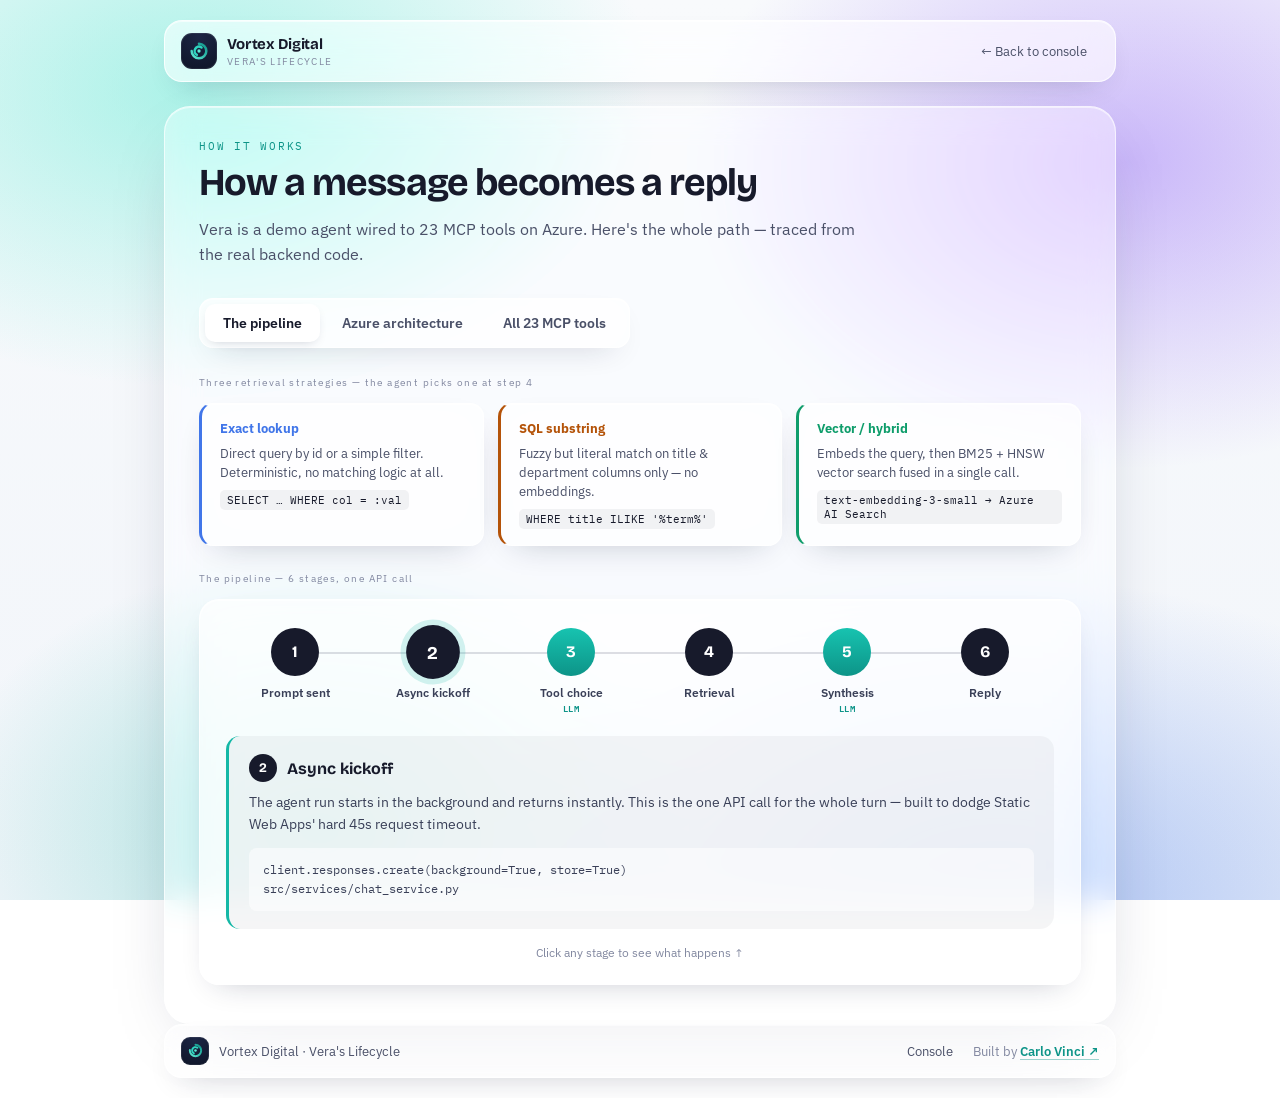
==== web/vera-how-it-works.html @ edaae183 "Update favicon to the new logo mark Generated a proper favicon set from the new open-swirl-ring logo" ====
<!doctype html>
<html lang="en">
  <head>
    <meta charset="utf-8" />
    <meta name="viewport" content="width=device-width, initial-scale=1" />
    <meta name="robots" content="noindex, nofollow" />
    <title>Vera's Lifecycle — Vortex Digital</title>
    <link rel="icon" type="image/svg+xml" href="assets/vortex-mark.svg" />
    <link rel="icon" type="image/png" sizes="32x32" href="assets/favicon-32.png" />
    <link rel="icon" type="image/png" sizes="16x16" href="assets/favicon-16.png" />
    <link rel="apple-touch-icon" href="assets/apple-touch-icon.png" />
    <link rel="preconnect" href="https://fonts.googleapis.com" />
    <link rel="preconnect" href="https://fonts.gstatic.com" crossorigin />
    <link
      href="https://fonts.googleapis.com/css2?family=Bricolage+Grotesque:opsz,wght@12..96,600;12..96,700;12..96,800&family=IBM+Plex+Sans:wght@400;500;600&family=IBM+Plex+Mono:wght@400;500&display=swap"
      rel="stylesheet"
    />
    <link rel="stylesheet" href="styles.css" />
  </head>
  <body style="display: flex; flex-direction: column; min-height: 100vh; overflow: auto">
    <header class="header glass" style="position: sticky; top: 20px; margin: 20px auto 0; max-width: 952px; width: calc(100% - 48px)">
      <div class="header-left">
        <div class="brand-cluster">
          <div class="logo-tile" aria-hidden="true">
            <svg viewBox="0 0 48 48" fill="none">
              <defs>
                <linearGradient id="vg-hiw" x1="0" y1="0" x2="1" y2="1">
                  <stop offset="0" stop-color="#5eead4" />
                  <stop offset="1" stop-color="#0d9488" />
                </linearGradient>
              </defs>
              <circle cx="24" cy="24" r="16" fill="none" stroke="url(#vg-hiw)" stroke-width="5.5" stroke-linecap="round" stroke-dasharray="75 26" transform="rotate(-90 24 24)" />
              <circle cx="24" cy="24" r="9.5" fill="none" stroke="#2dd4bf" stroke-width="5.5" stroke-linecap="round" stroke-dasharray="30 34" transform="rotate(120 24 24)" />
              <circle cx="24" cy="24" r="3.6" fill="#5eead4" />
            </svg>
          </div>
          <div class="brand-block">
            <div class="brand-title">Vortex Digital</div>
            <div class="brand-sub">VERA'S LIFECYCLE</div>
          </div>
        </div>
      </div>
      <a class="back-link" href="index.html">← Back to console</a>
    </header>

    <div class="hiw-wrap">
      <div class="hiw-surface">
        <div class="hero-tag">How it works</div>
        <h1 class="hero-h">How a message becomes a reply</h1>
        <p class="hero-p">
          Vera is a demo agent wired to 23 MCP tools on Azure. Here's the
          whole path — traced from the real backend code.
        </p>

        <div class="tabs glass" role="tablist">
          <button class="tab active" data-tab="pipeline" role="tab" aria-selected="true">The pipeline</button>
          <button class="tab" data-tab="infra" role="tab" aria-selected="false">Azure architecture</button>
          <button class="tab" data-tab="tools" role="tab" aria-selected="false">All 23 MCP tools</button>
        </div>

        <section class="hiw-panel active" id="panel-pipeline">
          <div class="sec-label">Three retrieval strategies — the agent picks one at step 4</div>
          <div class="branches" id="branches"></div>

          <div class="sec-label" style="margin-top: 26px">The pipeline — 6 stages, one API call</div>
          <div class="pipe-card glass">
            <div class="pipe" id="pipe"></div>
            <div class="pipe-detail" id="pipe-detail"></div>
            <div class="pipe-hint">Click any stage to see what happens ↑</div>
          </div>
        </section>

        <section class="hiw-panel" id="panel-infra">
          <div class="sec-label">Azure architecture — five moving parts</div>
          <div class="infra" id="infra"></div>
        </section>

        <section class="hiw-panel" id="panel-tools">
          <div class="sec-label">All 23 MCP tools, by category</div>
          <div class="tools-card glass" id="tools"></div>
        </section>
      </div>
    </div>

    <footer class="site-footer" style="margin-top: auto">
      <div class="footer-inner glass" style="max-width: 952px">
        <div class="footer-brand">
          <div class="logo-tile" aria-hidden="true">
            <svg viewBox="0 0 48 48" fill="none">
              <defs>
                <linearGradient id="vg-hiw-foot" x1="0" y1="0" x2="1" y2="1">
                  <stop offset="0" stop-color="#5eead4" />
                  <stop offset="1" stop-color="#0d9488" />
                </linearGradient>
              </defs>
              <circle cx="24" cy="24" r="16" fill="none" stroke="url(#vg-hiw-foot)" stroke-width="5.5" stroke-linecap="round" stroke-dasharray="75 26" transform="rotate(-90 24 24)" />
              <circle cx="24" cy="24" r="9.5" fill="none" stroke="#2dd4bf" stroke-width="5.5" stroke-linecap="round" stroke-dasharray="30 34" transform="rotate(120 24 24)" />
              <circle cx="24" cy="24" r="3.6" fill="#5eead4" />
            </svg>
          </div>
          <span>Vortex Digital · Vera's Lifecycle</span>
        </div>
        <nav class="footer-links">
          <a href="index.html">Console</a>
          <span class="footer-by">Built by <a href="https://carlovinci.com.au" target="_blank" rel="noopener">Carlo Vinci ↗</a></span>
        </nav>
      </div>
    </footer>

    <script src="vera-how-it-works.js"></script>
  </body>
</html>
---- web/styles.css ----
:root {
  /* Core palette */
  --ink: #171a2b;
  --text-primary: #171a2b;
  --text-body: #3a4058;
  --text-secondary: #4a5068;
  --text-muted: #565c72;
  --text-faint: #8288a0;
  --text-faint-alt: #9096ab;
  --accent: #14b8a6;
  --accent-deep: #0d9488;
  --accent-glow: #5eead4;
  --robot-visor: #081026;

  /* Category colors - shared by the CONNECTED SOURCES legend dots and the
     matching dot on each "try asking" chip, so a visitor can tell which
     category a question will hit before clicking it. */
  --cat-employees: #4176e9;
  --cat-customers: #8b5cf6;
  --cat-documents: #f97316;
  --cat-policies: #ec4899;
  --cat-meetings: #ca8a04;
  --info-blue: #4176e9;
  --info-blue-tint-bg: rgba(37, 99, 235, 0.08);
  --info-blue-tint-border: rgba(37, 99, 235, 0.22);

  /* Status colors */
  --success: #10b981;
  --success-text: #0f9d6b;
  --success-tint-bg: rgba(16, 185, 129, 0.14);
  --success-tint-border: rgba(16, 185, 129, 0.3);
  --pending: #f59e0b;
  --pending-text: #b45309;
  --pending-tint-bg: rgba(245, 158, 11, 0.1);
  --pending-tint-border: rgba(245, 158, 11, 0.25);

  --border-subtle: rgba(20, 25, 60, 0.09);
  --border-hairline: rgba(20, 25, 60, 0.07);
  --border-input: rgba(20, 25, 60, 0.12);
  --border-chip: rgba(20, 25, 60, 0.1);
}

* {
  box-sizing: border-box;
}

html,
body {
  height: 100%;
  margin: 0;
  padding: 0;
}

body {
  font-family: 'IBM Plex Sans', sans-serif;
  color: var(--text-primary);
  overflow: hidden;
  /* Aurora-mesh background: soft radial color washes over a light base,
     fixed so it doesn't scroll with content underneath the glass panels. */
  background:
    radial-gradient(60% 55% at 15% 10%, rgba(94, 234, 212, 0.5) 0%, rgba(94, 234, 212, 0) 60%),
    radial-gradient(55% 55% at 88% 18%, rgba(139, 92, 246, 0.42) 0%, rgba(139, 92, 246, 0) 62%),
    radial-gradient(70% 60% at 78% 100%, rgba(65, 118, 233, 0.4) 0%, rgba(65, 118, 233, 0) 60%),
    radial-gradient(50% 50% at 25% 92%, rgba(20, 184, 166, 0.34) 0%, rgba(20, 184, 166, 0) 60%),
    linear-gradient(180deg, #f8fafc 0%, #f2f5fa 100%);
  background-attachment: fixed;
}

/* Glass: every floating surface (header, drawer, popup, modal, footer,
   prompt box, chips, cards) uses this base recipe, with opacity/blur tuned
   per surface below. */
.glass {
  background: rgba(255, 255, 255, 0.62);
  border: 1px solid rgba(255, 255, 255, 0.78);
  box-shadow: 0 12px 32px -18px rgba(20, 25, 60, 0.3), inset 0 1px 0 rgba(255, 255, 255, 0.6);
  backdrop-filter: blur(20px) saturate(160%);
  -webkit-backdrop-filter: blur(20px) saturate(160%);
}

.app {
  display: flex;
  flex-direction: column;
  height: 100vh;
  /* dvh tracks the browser's *actual* visible viewport (chrome shown or
     hidden), unlike vh which is pinned to the largest possible viewport.
     Without this, mobile Safari can size .app taller than what's visible,
     making the body scrollable and causing fixed elements to drift during
     that scroll. Falls back to vh above on browsers that don't support dvh. */
  height: 100dvh;
  width: 100%;
  overflow: hidden;
}

/* ---------------------------------------------------------------------- */
/* Floating pill header                                                   */
/* ---------------------------------------------------------------------- */
.header {
  flex: none;
  position: relative;
  z-index: 30;
  margin: 20px 24px 0;
  padding: 12px 14px 12px 16px;
  border-radius: 18px;
  display: flex;
  align-items: center;
  justify-content: space-between;
  gap: 14px;
}

.header-left {
  display: flex;
  align-items: center;
  gap: 14px;
  min-width: 0;
}

.hamburger {
  flex: none;
  width: 40px;
  height: 40px;
  border-radius: 12px;
  border: 1px solid rgba(20, 25, 60, 0.08);
  background: rgba(255, 255, 255, 0.6);
  display: flex;
  flex-direction: column;
  align-items: center;
  justify-content: center;
  gap: 4px;
  cursor: pointer;
  transition: background 0.15s ease;
}

.hamburger span {
  width: 16px;
  height: 1.8px;
  border-radius: 2px;
  background: #2a2f45;
}

.hamburger:hover {
  background: rgba(255, 255, 255, 0.85);
}

.hamburger:focus-visible {
  outline: 2px solid var(--accent);
  outline-offset: 2px;
}

.brand-cluster {
  display: flex;
  align-items: center;
  gap: 10px;
  min-width: 0;
}

.logo-tile {
  flex: none;
  width: 36px;
  height: 36px;
  border-radius: 11px;
  display: flex;
  align-items: center;
  justify-content: center;
  background: radial-gradient(120% 120% at 50% 10%, #1c2544 0%, #0c1223 100%);
  box-shadow: inset 0 0 0 1px rgba(255, 255, 255, 0.08);
  overflow: hidden;
}

.logo-tile svg {
  width: 22px;
  height: 22px;
}

.brand-block {
  display: flex;
  flex-direction: column;
  gap: 2px;
  min-width: 0;
}

.brand-title {
  font-family: 'Bricolage Grotesque', sans-serif;
  font-weight: 700;
  font-size: 15px;
  letter-spacing: -0.01em;
  color: var(--text-primary);
  white-space: nowrap;
  overflow: hidden;
  text-overflow: ellipsis;
}

.brand-sub {
  font-size: 9.5px;
  color: var(--text-faint);
  letter-spacing: 0.14em;
  white-space: nowrap;
}

.header-right {
  flex: none;
  display: flex;
  align-items: center;
  gap: 14px;
}

.header-link {
  font-size: 12.5px;
  color: var(--text-secondary);
  text-decoration: none;
  white-space: nowrap;
}

.header-link:hover {
  color: var(--text-primary);
}

.header-link:focus-visible {
  outline: 2px solid var(--accent);
  outline-offset: 2px;
}

.status-pill {
  flex: none;
  display: inline-flex;
  align-items: center;
  gap: 8px;
  padding: 8px 14px;
  border-radius: 999px;
  background: var(--success-tint-bg);
  border: 1px solid var(--success-tint-border);
  font-size: 12.5px;
  color: var(--success-text);
  white-space: nowrap;
}

.status-pill.pending {
  background: var(--pending-tint-bg);
  border-color: var(--pending-tint-border);
  color: var(--pending-text);
}

.status-dot {
  width: 7px;
  height: 7px;
  border-radius: 999px;
  background: var(--success);
  flex: none;
}

.status-pill.pending .status-dot {
  background: var(--pending);
  animation: pending-pulse 1.4s ease-in-out infinite;
}

@keyframes pending-pulse {
  0%,
  100% {
    opacity: 1;
  }
  50% {
    opacity: 0.35;
  }
}

/* ---------------------------------------------------------------------- */
/* Body / main column                                                     */
/* ---------------------------------------------------------------------- */
.body {
  display: flex;
  flex: 1;
  min-height: 0;
}

.main {
  flex: 1;
  display: flex;
  flex-direction: column;
  min-width: 0;
}

.main-scroll {
  position: relative;
  flex: 1;
  overflow: auto;
  display: flex;
  flex-direction: column;
  padding: 20px 32px 8px;
}

/* ---------------------------------------------------------------------- */
/* Landing / empty state                                                  */
/* ---------------------------------------------------------------------- */
.content-inner {
  max-width: 780px;
  margin: 0 auto;
  width: 100%;
}

#empty-state {
  flex: 1;
  display: flex;
  flex-direction: column;
  align-items: center;
  justify-content: center;
  text-align: center;
  padding: 40px 20px;
  gap: 0;
}

.vera-halo {
  width: 104px;
  height: 104px;
  border-radius: 999px;
  display: flex;
  align-items: center;
  justify-content: center;
  margin-bottom: 20px;
}

.vera-inner {
  width: 76px;
  height: 76px;
  border-radius: 999px;
  display: flex;
  align-items: center;
  justify-content: center;
  background: radial-gradient(125% 125% at 50% 8%, #1c2544 0%, #0c1223 100%);
  box-shadow: inset 0 0 0 1px rgba(255, 255, 255, 0.08);
}

/* Cold-start loading spinner shown centered over/near the Vera icon while
   warming; independent of the welcome popup's own open/close lifecycle -
   fires on page load and clears via markReady(), same as before, just a
   smaller/quieter visual than the old full-screen "Starting up" overlay. */
.cold-start-spinner {
  display: flex;
  align-items: center;
  justify-content: center;
  gap: 6px;
  margin-top: 14px;
  font-size: 12.5px;
  color: var(--text-faint);
}

.cold-start-spinner[hidden] {
  display: none;
}

.spinner-ring {
  width: 14px;
  height: 14px;
  border-radius: 999px;
  border: 2px solid rgba(20, 25, 60, 0.15);
  border-top-color: var(--accent);
  animation: spin 0.8s linear infinite;
  flex: none;
}

@keyframes spin {
  to {
    transform: rotate(360deg);
  }
}

.greeting {
  font-family: 'Bricolage Grotesque', sans-serif;
  font-weight: 700;
  font-size: 36px;
  letter-spacing: -0.025em;
  color: var(--text-primary);
  margin: 0;
}

.subtext {
  font-size: 16px;
  line-height: 1.55;
  color: var(--text-secondary);
  margin: 12px 0 0;
  max-width: 440px;
}

/* ---------------------------------------------------------------------- */
/* Prompt box / composer (shared element, reparented between landing and   */
/* pinned-bottom active-conversation positions by app.js)                 */
/* ---------------------------------------------------------------------- */
.composer-bar {
  flex: none;
  width: 100%;
}

.composer-bar.landing {
  max-width: 540px;
  margin: 28px auto 0;
}

.composer-bar.pinned {
  padding: 0 32px 16px;
}

.composer-bar.pinned .composer-inner {
  max-width: 780px;
  margin: 0 auto;
}

.composer-inner {
  display: flex;
  align-items: center;
  gap: 10px;
}

.composer-field {
  flex: 1;
  min-width: 0;
  display: flex;
  align-items: center;
  gap: 10px;
  padding: 12px 12px 12px 20px;
  border-radius: 18px;
}

#composer-input {
  flex: 1;
  min-width: 0;
  border: none;
  outline: none;
  background: transparent;
  font-family: 'IBM Plex Sans', sans-serif;
  font-size: 15px;
  color: var(--text-primary);
}

#composer-input::placeholder {
  color: #6a6f85;
}

.send-button {
  flex: none;
  width: 42px;
  height: 42px;
  border-radius: 13px;
  border: none;
  background: var(--accent);
  color: #ffffff;
  font-size: 18px;
  cursor: pointer;
  display: flex;
  align-items: center;
  justify-content: center;
  box-shadow: 0 6px 16px -6px rgba(20, 184, 166, 0.7);
  transition: transform 0.12s ease;
}

.send-button:hover {
  transform: translateY(-1px);
}

.send-button:focus-visible {
  outline: 2px solid var(--accent);
  outline-offset: 2px;
}

.new-chat-button {
  flex: none;
  display: inline-flex;
  align-items: center;
  gap: 6px;
  padding: 0 16px;
  height: 46px;
  border-radius: 14px;
  border: 1px solid rgba(20, 25, 60, 0.1);
  background: rgba(255, 255, 255, 0.6);
  color: var(--text-body);
  font-family: 'IBM Plex Sans', sans-serif;
  font-size: 14px;
  white-space: nowrap;
  cursor: pointer;
  transition: border-color 0.15s ease, color 0.15s ease;
}

.new-chat-button:hover {
  border-color: var(--accent);
  color: var(--text-primary);
}

.new-chat-button:focus-visible {
  outline: 2px solid var(--accent);
  outline-offset: 2px;
}

/* ---------------------------------------------------------------------- */
/* Example chips (landing, 5 curated) + try-asking list (drawer, fuller)  */
/* ---------------------------------------------------------------------- */
.try-asking {
  margin-top: 26px;
  width: 100%;
}

.try-asking-label {
  font-size: 10.5px;
  color: var(--text-faint);
  letter-spacing: 0.14em;
}

.chip-row {
  display: flex;
  flex-wrap: wrap;
  gap: 10px;
  margin-top: 12px;
  justify-content: center;
}

.chip {
  display: inline-flex;
  align-items: center;
  gap: 8px;
  padding: 9px 15px;
  border-radius: 999px;
  color: #2f3550;
  font-family: 'IBM Plex Sans', sans-serif;
  font-size: 13.5px;
  cursor: pointer;
  transition: border-color 0.15s ease, color 0.15s ease, transform 0.12s ease;
}

.chip:hover {
  color: var(--text-primary);
  transform: translateY(-1px);
}

.chip:focus-visible {
  outline: 2px solid var(--accent);
  outline-offset: 2px;
}

.chip-dot {
  width: 8px;
  height: 8px;
  border-radius: 999px;
  flex: none;
}

.chip-vera-icon {
  width: 18px;
  height: 18px;
  flex: none;
}

.cat-employees {
  background: var(--cat-employees);
}
.cat-customers {
  background: var(--cat-customers);
}
.cat-documents {
  background: var(--cat-documents);
}
.cat-policies {
  background: var(--cat-policies);
}
.cat-meetings {
  background: var(--cat-meetings);
}

/* ---------------------------------------------------------------------- */
/* Hidden side-panel drawer (overlay, not push)                           */
/* ---------------------------------------------------------------------- */
.drawer-backdrop {
  position: fixed;
  inset: 0;
  z-index: 45;
  background: rgba(15, 20, 40, 0.28);
  backdrop-filter: blur(2px);
  -webkit-backdrop-filter: blur(2px);
  opacity: 0;
  pointer-events: none;
  transition: opacity 0.22s ease;
}

.drawer-backdrop.open {
  opacity: 1;
  pointer-events: auto;
}

.drawer {
  position: fixed;
  top: 0;
  bottom: 0;
  left: 0;
  z-index: 46;
  width: 380px;
  max-width: 90vw;
  display: flex;
  flex-direction: column;
  padding: 22px 22px 24px;
  overflow-y: auto;
  background: rgba(255, 255, 255, 0.72);
  border-right: 1px solid rgba(255, 255, 255, 0.8);
  box-shadow: 24px 0 60px -20px rgba(20, 25, 60, 0.4), inset 0 1px 0 rgba(255, 255, 255, 0.7);
  backdrop-filter: blur(26px) saturate(170%);
  -webkit-backdrop-filter: blur(26px) saturate(170%);
  transform: translateX(-100%);
  transition: transform 0.28s ease;
}

.drawer.open {
  transform: translateX(0);
}

.drawer-top {
  display: flex;
  align-items: center;
  justify-content: space-between;
  margin-bottom: 20px;
  flex: none;
}

.drawer-brand {
  display: flex;
  align-items: center;
  gap: 10px;
  min-width: 0;
}

.close-btn {
  flex: none;
  width: 34px;
  height: 34px;
  border-radius: 10px;
  border: 1px solid rgba(20, 25, 60, 0.1);
  background: rgba(255, 255, 255, 0.7);
  display: flex;
  align-items: center;
  justify-content: center;
  color: var(--text-secondary);
  font-size: 15px;
  cursor: pointer;
}

.close-btn:hover {
  color: var(--text-primary);
}

.close-btn:focus-visible {
  outline: 2px solid var(--accent);
  outline-offset: 2px;
}

.agent-avatar {
  width: 64px;
  height: 64px;
  border-radius: 999px;
  background: radial-gradient(125% 125% at 50% 8%, #1c2544 0%, #0c1223 100%);
  box-shadow: inset 0 0 0 1px rgba(255, 255, 255, 0.08);
  display: flex;
  align-items: center;
  justify-content: center;
  margin-bottom: 14px;
  flex: none;
}

.agent-name {
  font-family: 'Bricolage Grotesque', sans-serif;
  font-weight: 700;
  font-size: 17px;
  color: var(--text-primary);
}

.agent-label {
  font-size: 10px;
  color: var(--text-faint);
  letter-spacing: 0.12em;
  margin-top: 2px;
}

.agent-description {
  font-size: 13px;
  line-height: 1.6;
  color: var(--text-secondary);
  margin: 12px 0 0;
}

.divider {
  height: 1px;
  background: var(--border-hairline);
  margin: 18px 0;
  flex: none;
}

.sources-label,
.sec-label {
  font-size: 10px;
  color: var(--text-faint);
  letter-spacing: 0.14em;
}

.sources-list {
  list-style: none;
  margin: 12px 0 0;
  padding: 0;
  display: flex;
  flex-direction: column;
  gap: 11px;
}

.sources-list li {
  display: flex;
  align-items: center;
  justify-content: space-between;
}

.source-left {
  display: flex;
  align-items: center;
  gap: 8px;
  font-size: 13px;
  color: var(--text-body);
}

.source-dot {
  width: 7px;
  height: 7px;
  border-radius: 999px;
  background: var(--success);
  flex: none;
}

.source-dot.pending,
.status-pill.pending .status-dot {
  background: var(--pending);
  animation: pending-pulse 1.4s ease-in-out infinite;
}

.source-live {
  font-size: 11px;
  color: var(--success-text);
}

.source-live.pending {
  color: var(--pending-text);
}

.sidebar-try-asking[hidden] {
  display: none;
}

.sidebar-chip-list {
  display: flex;
  flex-direction: column;
  gap: 10px;
  margin-top: 12px;
}

.sidebar-chip {
  display: flex;
  align-items: flex-start;
  gap: 8px;
  width: 100%;
  text-align: left;
  background: none;
  border: none;
  padding: 0;
  font-family: 'IBM Plex Sans', sans-serif;
  font-size: 12.5px;
  line-height: 1.5;
  color: var(--text-body);
  cursor: pointer;
}

.sidebar-chip .chip-dot {
  margin-top: 5px;
}

.sidebar-chip .chip-vera-icon {
  margin-top: 1px;
}

.sidebar-chip:hover {
  color: var(--accent);
}

.sidebar-chip:focus-visible {
  outline: 2px solid var(--accent);
  outline-offset: 2px;
}

.mcp-tools-trigger {
  display: flex;
  align-items: center;
  gap: 8px;
  width: 100%;
  padding: 0;
  border: none;
  background: none;
  cursor: pointer;
  font-family: 'IBM Plex Sans', sans-serif;
  font-size: 10.5px;
  color: var(--text-faint);
  letter-spacing: 0.14em;
  text-align: left;
  transition: color 0.15s ease;
}

.mcp-tools-trigger svg {
  flex: none;
  color: var(--accent);
}

.mcp-tools-trigger:hover {
  color: var(--text-primary);
}

.mcp-tools-trigger:focus-visible {
  outline: 2px solid var(--accent);
  outline-offset: 2px;
}

.drawer-foot {
  margin-top: auto;
  padding-top: 4px;
  flex: none;
}

.foot-link {
  display: flex;
  align-items: center;
  justify-content: space-between;
  font-size: 12.5px;
  color: var(--text-secondary);
  padding: 10px 0;
  text-decoration: none;
}

.foot-link:hover {
  color: var(--text-primary);
}

.foot-link:focus-visible {
  outline: 2px solid var(--accent);
  outline-offset: 2px;
}

/* Standalone attribution link, replacing the old footer on the console
   page - fixed to the bottom-right corner of the viewport, independent of
   the header/drawer. */
.corner-credit {
  position: fixed;
  right: 20px;
  bottom: 16px;
  z-index: 20;
  font-size: 12px;
  color: var(--text-faint);
  text-decoration: none;
}

.corner-credit:hover {
  color: var(--accent-deep);
}

.corner-credit:focus-visible {
  outline: 2px solid var(--accent);
  outline-offset: 2px;
}

/* ---------------------------------------------------------------------- */
/* Welcome popup (shown on each page load)                                */
/* ---------------------------------------------------------------------- */
.welcome-backdrop {
  position: fixed;
  inset: 0;
  z-index: 60;
  display: flex;
  align-items: center;
  justify-content: center;
  padding: 24px;
  background: rgba(18, 22, 44, 0.34);
  backdrop-filter: blur(6px);
  -webkit-backdrop-filter: blur(6px);
}

.welcome-backdrop[hidden] {
  display: none;
}

.welcome-card {
  position: relative;
  width: 440px;
  max-width: 100%;
  border-radius: 26px;
  padding: 40px 36px 32px;
  text-align: center;
  background: rgba(255, 255, 255, 0.72);
  border: 1px solid rgba(255, 255, 255, 0.85);
  box-shadow: 0 40px 90px -30px rgba(20, 25, 60, 0.5), inset 0 1px 0 rgba(255, 255, 255, 0.7);
  backdrop-filter: blur(30px) saturate(180%);
  -webkit-backdrop-filter: blur(30px) saturate(180%);
}

.welcome-close {
  position: absolute;
  top: 16px;
  right: 16px;
  width: 32px;
  height: 32px;
  border-radius: 10px;
  border: none;
  background: rgba(20, 25, 60, 0.06);
  color: var(--text-secondary);
  font-size: 14px;
  cursor: pointer;
}

.welcome-close:hover {
  color: var(--text-primary);
}

.welcome-close:focus-visible {
  outline: 2px solid var(--accent);
  outline-offset: 2px;
}

.welcome-logo {
  width: 72px;
  height: 72px;
  border-radius: 20px;
  margin: 0 auto 22px;
  display: flex;
  align-items: center;
  justify-content: center;
  background: radial-gradient(120% 120% at 50% 10%, #1c2544 0%, #0c1223 100%);
  box-shadow: 0 16px 34px -14px rgba(12, 18, 35, 0.6);
}

.welcome-tag {
  font-family: 'IBM Plex Mono', monospace;
  font-size: 11px;
  letter-spacing: 0.18em;
  color: var(--accent-deep);
  text-transform: uppercase;
}

.welcome-card h2 {
  font-family: 'Bricolage Grotesque', sans-serif;
  font-weight: 700;
  font-size: 26px;
  letter-spacing: -0.02em;
  margin: 10px 0 0;
}

.welcome-card p {
  font-size: 14.5px;
  line-height: 1.6;
  color: var(--text-secondary);
  margin: 14px 0 0;
}

.welcome-by {
  margin-top: 20px;
  font-size: 13.5px;
  color: var(--text-muted);
}

.welcome-by a {
  color: var(--accent-deep);
  font-weight: 600;
  text-decoration: none;
  border-bottom: 1px solid rgba(13, 148, 136, 0.4);
}

.enter-btn {
  margin-top: 26px;
  width: 100%;
  height: 50px;
  border-radius: 15px;
  border: none;
  cursor: pointer;
  background: linear-gradient(180deg, #17c3b0 0%, #0d9488 100%);
  color: #ffffff;
  font-family: 'Bricolage Grotesque', sans-serif;
  font-weight: 600;
  font-size: 15.5px;
  box-shadow: 0 12px 26px -10px rgba(20, 184, 166, 0.7);
}

.enter-btn:focus-visible {
  outline: 2px solid #ffffff;
  outline-offset: 2px;
}

/* ---------------------------------------------------------------------- */
/* Footer (glass pill, shared by both pages)                              */
/* ---------------------------------------------------------------------- */
.site-footer {
  flex: none;
  padding: 0 24px 20px;
}

.footer-inner {
  display: flex;
  align-items: center;
  justify-content: space-between;
  gap: 20px;
  flex-wrap: wrap;
  padding: 12px 16px;
  border-radius: 18px;
  max-width: 780px;
  margin: 0 auto;
}

.footer-brand {
  display: flex;
  align-items: center;
  gap: 10px;
  font-size: 12.5px;
  color: var(--text-secondary);
}

.footer-brand .logo-tile {
  width: 28px;
  height: 28px;
  border-radius: 9px;
}

.footer-brand .logo-tile svg {
  width: 17px;
  height: 17px;
}

.footer-links {
  display: flex;
  align-items: center;
  gap: 20px;
  font-size: 12.5px;
  flex-wrap: wrap;
}

.footer-links a {
  color: var(--text-secondary);
  text-decoration: none;
}

.footer-links a:hover {
  color: var(--text-primary);
}

.footer-links a:focus-visible {
  outline: 2px solid var(--accent);
  outline-offset: 2px;
}

.footer-by {
  color: var(--text-faint);
}

.footer-by a {
  color: var(--accent-deep);
  font-weight: 600;
  border-bottom: 1px solid rgba(13, 148, 136, 0.4);
  text-decoration: none;
}

/* ---------------------------------------------------------------------- */
/* MCP tools modal                                                        */
/* ---------------------------------------------------------------------- */
.modal-backdrop {
  position: fixed;
  inset: 0;
  z-index: 70;
  display: flex;
  align-items: center;
  justify-content: center;
  background: rgba(15, 20, 40, 0.32);
  backdrop-filter: blur(4px);
  -webkit-backdrop-filter: blur(4px);
  padding: 24px;
}

.modal-backdrop[hidden] {
  display: none;
}

.modal {
  width: 100%;
  max-width: 560px;
  max-height: 80vh;
  display: flex;
  flex-direction: column;
  background: rgba(255, 255, 255, 0.72);
  border: 1px solid rgba(255, 255, 255, 0.85);
  border-radius: 26px;
  box-shadow: 0 40px 90px -30px rgba(20, 25, 60, 0.5), inset 0 1px 0 rgba(255, 255, 255, 0.7);
  backdrop-filter: blur(30px) saturate(180%);
  -webkit-backdrop-filter: blur(30px) saturate(180%);
  overflow: hidden;
}

.modal-header {
  display: flex;
  align-items: center;
  justify-content: space-between;
  padding: 18px 22px;
  border-bottom: 1px solid var(--border-subtle);
  flex: none;
}

.modal-title {
  display: flex;
  align-items: center;
  gap: 10px;
  font-family: 'Bricolage Grotesque', sans-serif;
  font-weight: 700;
  font-size: 16px;
  color: var(--text-primary);
}

.modal-title svg {
  color: var(--accent);
  flex: none;
}

.modal-close {
  flex: none;
  border: none;
  background: none;
  cursor: pointer;
  color: var(--text-faint);
  font-size: 16px;
  padding: 4px;
  line-height: 1;
}

.modal-close:hover {
  color: var(--text-primary);
}

.modal-close:focus-visible {
  outline: 2px solid var(--accent);
  outline-offset: 2px;
}

.modal-body {
  overflow-y: auto;
  padding: 18px 22px 22px;
}

.tool-group {
  margin-bottom: 18px;
}

.tool-group:last-child {
  margin-bottom: 0;
}

.tool-group-title {
  font-size: 10.5px;
  letter-spacing: 0.12em;
  text-transform: uppercase;
  color: var(--text-faint);
  margin-bottom: 10px;
}

.tool-item {
  padding: 8px 0;
  border-bottom: 1px solid var(--border-hairline);
}

.tool-item:last-child {
  border-bottom: none;
}

.tool-name {
  font-family: ui-monospace, 'IBM Plex Mono', 'SF Mono', 'Cascadia Code', Consolas, monospace;
  font-size: 12.5px;
  color: var(--info-blue);
}

.tool-desc {
  margin-top: 2px;
  font-size: 12.5px;
  line-height: 1.45;
  color: var(--text-body);
}

/* ---------------------------------------------------------------------- */
/* Active conversation (messages)                                         */
/* ---------------------------------------------------------------------- */
.messages {
  flex: 1;
  display: flex;
  flex-direction: column;
  gap: 18px;
  padding-bottom: 24px;
  width: 100%;
}

.messages[hidden] {
  display: none;
}

.message {
  /* min(), not a fixed width: caps bubbles at 640px on wide screens, but
     never exceeds the actual available width on narrow ones. */
  max-width: min(640px, 100%);
  font-size: 15px;
  line-height: 1.6;
  padding: 12px 16px;
  border-radius: 16px;
  overflow-wrap: break-word;
}

.message-user {
  align-self: flex-end;
  background: var(--accent);
  color: #ffffff;
  white-space: pre-wrap;
}

.message-agent {
  align-self: flex-start;
  background: rgba(255, 255, 255, 0.68);
  border: 1px solid rgba(255, 255, 255, 0.8);
  color: var(--text-primary);
  backdrop-filter: blur(14px) saturate(150%);
  -webkit-backdrop-filter: blur(14px) saturate(150%);
}

.message-agent p {
  margin: 0 0 10px;
}

.message-agent p:last-child {
  margin-bottom: 0;
}

.message-agent ul,
.message-agent ol {
  margin: 0 0 10px;
  padding-left: 20px;
}

.message-agent ul:last-child,
.message-agent ol:last-child {
  margin-bottom: 0;
}

.message-agent li {
  margin-bottom: 4px;
}

.message-agent strong {
  font-weight: 600;
  color: var(--info-blue);
}

.tool-pills {
  display: flex;
  flex-wrap: wrap;
  gap: 6px;
  margin: 2px 0 10px;
}

.tool-pill {
  display: inline-flex;
  align-items: center;
  padding: 3px 10px;
  border-radius: 999px;
  background: var(--info-blue-tint-bg);
  border: 1px solid var(--info-blue-tint-border);
  color: var(--info-blue);
  font-family: ui-monospace, 'IBM Plex Mono', 'SF Mono', 'Cascadia Code', Consolas, monospace;
  font-size: 11px;
}

.tools-more-info {
  display: inline-flex;
  align-items: center;
  border: none;
  background: none;
  padding: 3px 2px;
  font-family: 'IBM Plex Sans', sans-serif;
  font-size: 11px;
  color: var(--text-faint);
  text-decoration: underline;
  cursor: pointer;
}

.tools-more-info:hover {
  color: var(--info-blue);
}

.tools-more-info:focus-visible {
  outline: 2px solid var(--accent);
  outline-offset: 2px;
}

.message-agent a {
  color: var(--accent);
  text-decoration: underline;
}

.message-agent code {
  background: rgba(20, 25, 60, 0.05);
  border: 1px solid var(--border-subtle);
  border-radius: 4px;
  padding: 1px 5px;
  font-size: 13px;
}

.message-agent pre {
  background: rgba(20, 25, 60, 0.05);
  border: 1px solid var(--border-subtle);
  border-radius: 8px;
  padding: 10px 12px;
  overflow-x: auto;
}

.message-agent pre code {
  background: none;
  border: none;
  padding: 0;
}

.message-agent.loading {
  color: var(--text-muted);
}

.thinking {
  display: inline-flex;
  align-items: center;
  gap: 8px;
  font-style: italic;
}

.thinking-dots {
  display: inline-flex;
  align-items: center;
  gap: 4px;
}

.thinking-dots span {
  width: 6px;
  height: 6px;
  border-radius: 999px;
  background: var(--accent);
  animation: thinking-bounce 1.2s ease-in-out infinite;
}

.thinking-dots span:nth-child(2) {
  animation-delay: 0.15s;
}

.thinking-dots span:nth-child(3) {
  animation-delay: 0.3s;
}

.thinking-timer {
  font-style: normal;
  font-size: 12px;
  color: var(--text-faint);
}

.thought-timer {
  font-size: 11.5px;
  color: var(--text-faint);
  margin-bottom: 6px;
}

@keyframes thinking-bounce {
  0%,
  60%,
  100% {
    opacity: 0.35;
    transform: translateY(0);
  }
  30% {
    opacity: 1;
    transform: translateY(-3px);
  }
}

/* ---------------------------------------------------------------------- */
/* Robot avatar animations (unchanged)                                    */
/* ---------------------------------------------------------------------- */
.robot-head {
  animation: bob 3.4s ease-in-out infinite;
  transform-box: fill-box;
  transform-origin: center;
}

@keyframes bob {
  0%,
  100% {
    transform: translateY(0);
  }
  50% {
    transform: translateY(-1.6px);
  }
}

.robot-eye {
  animation: blink 4.2s ease-in-out infinite;
  transform-box: fill-box;
  transform-origin: center;
}

@keyframes blink {
  0%,
  40% {
    transform: scaleY(1);
  }
  43% {
    transform: scaleY(0.1);
  }
  46%,
  100% {
    transform: scaleY(1);
  }
}

.robot-eyes {
  animation: glow 2.6s ease-in-out infinite;
}

@keyframes glow {
  0%,
  100% {
    filter: drop-shadow(0 0 1px rgba(94, 234, 212, 0.6));
  }
  50% {
    filter: drop-shadow(0 0 3.6px rgba(94, 234, 212, 0.9));
  }
}

.robot-antenna-tip {
  animation: pulse 2s ease-in-out infinite;
  transform-box: fill-box;
  transform-origin: center;
}

@keyframes pulse {
  0%,
  100% {
    opacity: 0.5;
    transform: scale(0.8);
  }
  50% {
    opacity: 1;
    transform: scale(1.15);
  }
}

@media (prefers-reduced-motion: reduce) {
  .robot-head,
  .robot-eye,
  .robot-eyes,
  .robot-antenna-tip,
  .spinner-ring {
    animation: none !important;
  }
}

/* ---------------------------------------------------------------------- */
/* How-it-works page (page-surface, hero, tabs, pipeline, infra, tools)   */
/* ---------------------------------------------------------------------- */
.back-link {
  font-size: 12.5px;
  color: var(--text-secondary);
  text-decoration: none;
  padding: 8px 14px;
  border-radius: 999px;
  white-space: nowrap;
}

.back-link:hover {
  background: rgba(255, 255, 255, 0.5);
  color: var(--text-primary);
}

.back-link:focus-visible {
  outline: 2px solid var(--accent);
  outline-offset: 2px;
}

.hiw-wrap {
  max-width: 1000px;
  width: 100%;
  margin: 0 auto;
  padding: 24px 24px 0;
  flex: 1 0 auto;
}

.hiw-surface {
  border-radius: 26px;
  padding: 32px 34px 38px;
  background: rgba(255, 255, 255, 0.42);
  border: 1px solid rgba(255, 255, 255, 0.65);
  box-shadow: 0 24px 70px -34px rgba(20, 25, 60, 0.34), inset 0 1px 0 rgba(255, 255, 255, 0.55);
  backdrop-filter: blur(16px) saturate(150%);
  -webkit-backdrop-filter: blur(16px) saturate(150%);
}

.hero-tag {
  font-family: 'IBM Plex Mono', monospace;
  font-size: 11px;
  letter-spacing: 0.16em;
  color: var(--accent-deep);
  text-transform: uppercase;
}

.hero-h {
  font-family: 'Bricolage Grotesque', sans-serif;
  font-weight: 700;
  font-size: 38px;
  letter-spacing: -0.025em;
  margin: 10px 0 0;
  line-height: 1.05;
}

.hero-p {
  font-size: 15.5px;
  line-height: 1.6;
  color: var(--text-secondary);
  margin: 14px 0 0;
  max-width: 680px;
}

.tabs {
  display: inline-flex;
  gap: 4px;
  padding: 5px;
  border-radius: 14px;
  margin: 32px 0 8px;
}

.tab {
  border: none;
  background: none;
  cursor: pointer;
  font-family: 'IBM Plex Sans', sans-serif;
  font-size: 13.5px;
  font-weight: 600;
  color: var(--text-secondary);
  padding: 10px 18px;
  border-radius: 10px;
  white-space: nowrap;
  transition: all 0.15s;
}

.tab:hover {
  color: var(--text-primary);
}

.tab.active {
  background: #ffffff;
  color: var(--text-primary);
  box-shadow: 0 4px 12px -6px rgba(20, 25, 60, 0.28);
}

.tab:focus-visible {
  outline: 2px solid var(--accent);
  outline-offset: 2px;
}

.hiw-panel {
  display: none;
  margin-top: 20px;
}

.hiw-panel.active {
  display: block;
  animation: fade 0.25s ease;
}

@keyframes fade {
  from {
    opacity: 0;
    transform: translateY(6px);
  }
  to {
    opacity: 1;
    transform: none;
  }
}

.branches {
  display: grid;
  grid-template-columns: 1fr 1fr 1fr;
  gap: 14px;
  margin-top: 14px;
}

.branch {
  border-radius: 14px;
  padding: 16px 18px;
  border-left: 3px solid;
}

.branch h4 {
  margin: 0;
  font-size: 13px;
  font-weight: 700;
}

.branch p {
  margin: 7px 0 0;
  font-size: 12.5px;
  line-height: 1.5;
  color: var(--text-secondary);
}

.branch code {
  display: inline-block;
  margin-top: 8px;
  font-family: 'IBM Plex Mono', monospace;
  font-size: 11px;
  background: rgba(15, 20, 40, 0.05);
  padding: 3px 7px;
  border-radius: 5px;
}

.pipe-card {
  border-radius: 20px;
  padding: 28px 26px 24px;
  margin-top: 14px;
}

.pipe {
  display: flex;
  align-items: flex-start;
  gap: 0;
}

.node {
  flex: 1;
  text-align: center;
  position: relative;
  padding: 0 4px;
  cursor: pointer;
  border: none;
  background: none;
  font-family: inherit;
}

.node .dot {
  width: 48px;
  height: 48px;
  border-radius: 50%;
  margin: 0 auto 10px;
  display: flex;
  align-items: center;
  justify-content: center;
  font-family: 'Bricolage Grotesque', sans-serif;
  font-weight: 700;
  font-size: 16px;
  color: #ffffff;
  background: var(--ink);
  position: relative;
  z-index: 2;
  transition: all 0.18s;
}

.node .dot.llm {
  background: linear-gradient(180deg, #17c3b0, #0d9488);
}

.node.sel .dot {
  transform: scale(1.12);
  box-shadow: 0 0 0 5px rgba(20, 184, 166, 0.18);
}

.node:focus-visible .dot {
  outline: 2px solid var(--accent);
  outline-offset: 3px;
}

.node .nl {
  font-size: 11.5px;
  font-weight: 600;
  line-height: 1.3;
  color: var(--text-body);
}

.node .llm-tag {
  display: block;
  color: var(--accent-deep);
  font-size: 9px;
  font-family: 'IBM Plex Mono', monospace;
  letter-spacing: 0.05em;
  margin-top: 2px;
}

.node::after {
  content: '';
  position: absolute;
  top: 24px;
  left: 50%;
  width: 100%;
  height: 2px;
  background: rgba(20, 25, 60, 0.14);
  z-index: 1;
}

.node:last-child::after {
  display: none;
}

.pipe-detail {
  border-radius: 14px;
  padding: 18px 20px;
  margin-top: 22px;
  border-left: 3px solid var(--accent);
  background: rgba(15, 20, 40, 0.04);
}

.detail-top {
  display: flex;
  align-items: center;
  gap: 10px;
}

.detail-badge {
  width: 28px;
  height: 28px;
  border-radius: 50%;
  display: flex;
  align-items: center;
  justify-content: center;
  font-family: 'Bricolage Grotesque', sans-serif;
  font-weight: 700;
  font-size: 13px;
  background: var(--ink);
  color: #ffffff;
  flex: none;
}

.detail-badge.llm {
  background: linear-gradient(180deg, #17c3b0, #0d9488);
}

.detail-title {
  font-family: 'Bricolage Grotesque', sans-serif;
  font-weight: 700;
  font-size: 16px;
}

.llm-chip {
  display: inline-flex;
  align-items: center;
  gap: 5px;
  font-size: 10px;
  font-family: 'IBM Plex Mono', monospace;
  letter-spacing: 0.06em;
  color: var(--accent-deep);
  background: rgba(20, 184, 166, 0.14);
  border: 1px solid rgba(20, 184, 166, 0.3);
  padding: 2px 7px;
  border-radius: 999px;
}

.detail-plain {
  font-size: 13.5px;
  line-height: 1.6;
  color: var(--text-body);
  margin: 10px 0 0;
}

.detail-tech {
  margin-top: 12px;
  font-family: 'IBM Plex Mono', monospace;
  font-size: 11.5px;
  line-height: 1.7;
  color: var(--text-body);
  white-space: pre-line;
  background: rgba(255, 255, 255, 0.55);
  border-radius: 8px;
  padding: 12px 14px;
}

.pipe-hint {
  font-size: 12px;
  color: var(--text-faint);
  margin-top: 16px;
  text-align: center;
}

.infra {
  display: grid;
  grid-template-columns: 1fr 1fr;
  gap: 14px;
  margin-top: 14px;
}

.icard {
  border-radius: 14px;
  padding: 16px 18px;
  border-left: 3px solid var(--info-blue);
}

.icard h4 {
  margin: 0;
  font-size: 13.5px;
  font-weight: 700;
}

.icard p {
  margin: 7px 0 0;
  font-size: 12px;
  line-height: 1.55;
  color: var(--text-secondary);
}

.icard .src {
  display: block;
  margin-top: 8px;
  font-family: 'IBM Plex Mono', monospace;
  font-size: 10px;
  color: var(--text-faint);
}

.tools-card {
  border-radius: 20px;
  padding: 26px;
  margin-top: 14px;
}

.tgroup {
  border-left: 3px solid;
  padding-left: 14px;
  margin-bottom: 20px;
}

.tgroup:last-child {
  margin-bottom: 0;
}

.tgroup .gt {
  font-size: 13px;
  font-weight: 700;
  margin-bottom: 8px;
}

.tgrid {
  display: grid;
  grid-template-columns: 1fr 1fr 1fr;
  gap: 8px 18px;
}

.tname {
  font-family: 'IBM Plex Mono', monospace;
  font-size: 12px;
  font-weight: 600;
  color: var(--text-primary);
}

.tdesc {
  font-size: 11.5px;
  color: var(--text-muted);
  line-height: 1.4;
}

/* ---------------------------------------------------------------------- */
/* Responsive                                                              */
/* ---------------------------------------------------------------------- */
@media (max-width: 768px) {
  .header {
    margin: 14px 14px 0;
    padding: 10px 10px 10px 12px;
  }

  .brand-sub {
    display: none;
  }

  .status-pill {
    padding: 7px 11px;
    font-size: 11.5px;
  }

  .main-scroll {
    padding: 16px 16px 8px;
  }

  #empty-state {
    padding: 24px 12px;
  }

  .vera-halo {
    width: 88px;
    height: 88px;
  }

  .vera-inner {
    width: 64px;
    height: 64px;
  }

  .greeting {
    font-size: 27px;
  }

  .subtext {
    font-size: 13.5px;
  }

  .composer-bar.landing {
    max-width: 100%;
  }

  .composer-bar.pinned {
    padding: 0 16px calc(12px + env(safe-area-inset-bottom));
  }

  .chip-row {
    flex-direction: column;
    align-items: stretch;
    width: 100%;
  }

  .chip {
    width: 100%;
    justify-content: flex-start;
  }

  .new-chat-button {
    padding: 0;
    width: 46px;
    justify-content: center;
  }

  .new-chat-label {
    display: none;
  }

  /* Drawer becomes a full-screen overlay on mobile. */
  .drawer {
    width: 100%;
    max-width: 100%;
    inset: 0;
    border-right: none;
    padding: 22px 18px calc(20px + env(safe-area-inset-bottom));
    background: rgba(255, 255, 255, 0.82);
    backdrop-filter: blur(28px) saturate(170%);
    -webkit-backdrop-filter: blur(28px) saturate(170%);
  }

  .site-footer {
    padding: 0 14px 16px;
  }

  .footer-inner {
    justify-content: center;
    text-align: center;
  }

  /* Would collide with the pinned composer bar on small screens - not
     worth the space here. */
  .corner-credit {
    display: none;
  }

  .hiw-wrap {
    padding: 14px 14px 0;
  }

  .hiw-surface {
    padding: 22px 18px 26px;
    border-radius: 20px;
  }

  .hero-h {
    font-size: 28px;
  }

  .branches,
  .infra {
    grid-template-columns: 1fr;
  }

  .tgrid {
    grid-template-columns: 1fr;
  }

  .node .nl {
    font-size: 9.5px;
  }

  .node .dot {
    width: 38px;
    height: 38px;
    font-size: 14px;
  }
}
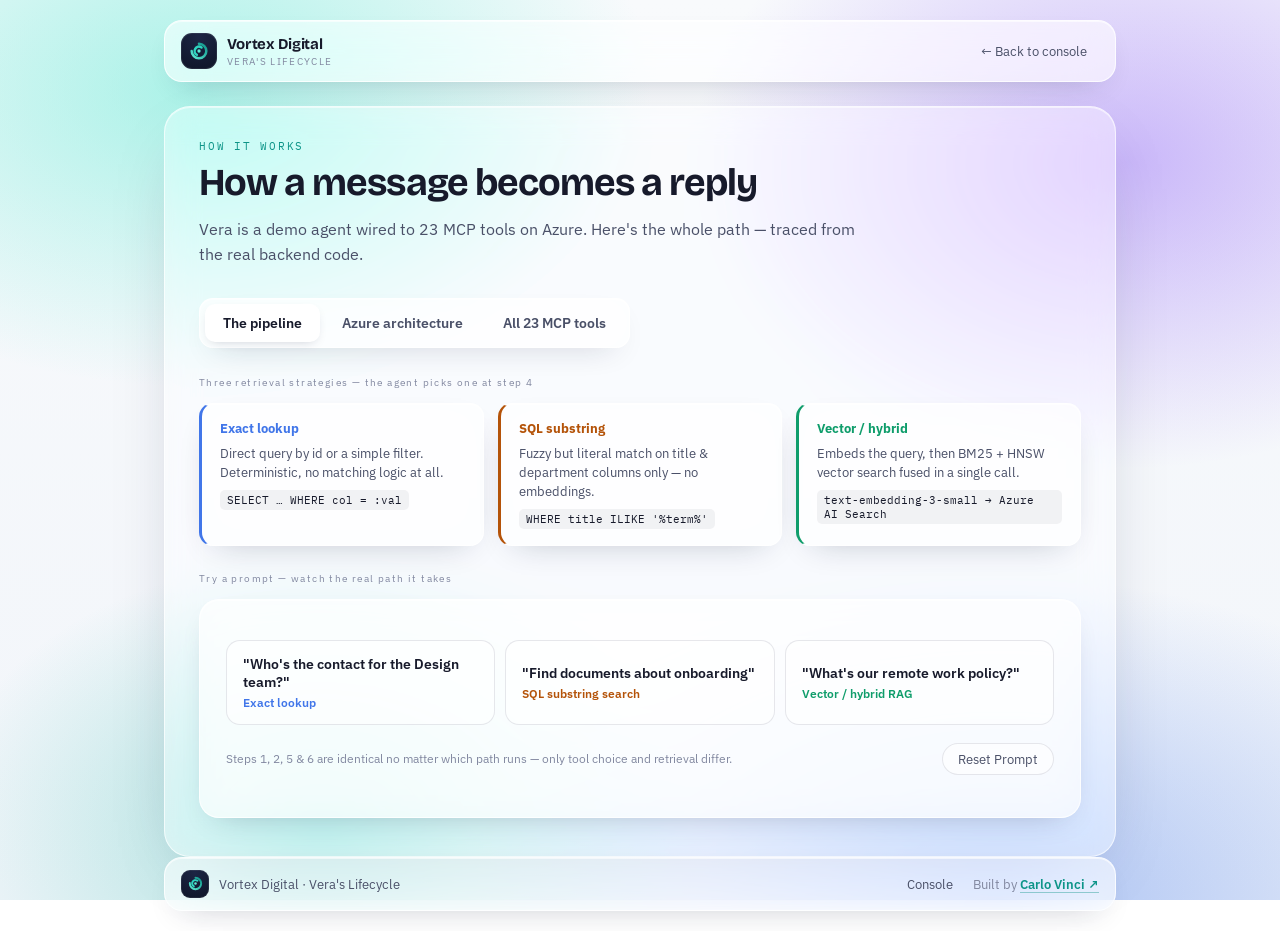
==== commit 5d6bbbdc: "Restore the interactive "try a prompt" animated pipeline walkthrough The tabbed redesign's reference" ====
--- a/web/vera-how-it-works.html
+++ b/web/vera-how-it-works.html
@@ -62,11 +62,14 @@
           <div class="sec-label">Three retrieval strategies — the agent picks one at step 4</div>
           <div class="branches" id="branches"></div>
 
-          <div class="sec-label" style="margin-top: 26px">The pipeline — 6 stages, one API call</div>
-          <div class="pipe-card glass">
-            <div class="pipe" id="pipe"></div>
-            <div class="pipe-detail" id="pipe-detail"></div>
-            <div class="pipe-hint">Click any stage to see what happens ↑</div>
+          <div class="sec-label" style="margin-top: 26px">Try a prompt — watch the real path it takes</div>
+          <div class="try-prompt-card glass">
+            <div class="try-prompt-grid" id="prompt-buttons"></div>
+            <div class="try-prompt-foot">
+              <span class="try-prompt-hint">Steps 1, 2, 5 &amp; 6 are identical no matter which path runs — only tool choice and retrieval differ.</span>
+              <button class="reset-btn" id="reset-prompt" type="button">Reset Prompt</button>
+            </div>
+            <div class="step-cards" id="step-cards"></div>
           </div>
         </section>
 
--- a/web/styles.css
+++ b/web/styles.css
@@ -1617,110 +1617,157 @@
   border-radius: 5px;
 }
 
-.pipe-card {
+/* "Try a prompt" - pick one of 3 example questions, each exercising a
+   different retrieval path; the pipeline below plays through automatically,
+   with steps 3 (tool choice) and 4 (retrieval) showing path-specific
+   content since those are the only two steps that actually differ. */
+.try-prompt-card {
   border-radius: 20px;
-  padding: 28px 26px 24px;
+  padding: 26px 26px 22px;
   margin-top: 14px;
 }
 
-.pipe {
-  display: flex;
-  align-items: flex-start;
-  gap: 0;
-}
-
-.node {
-  flex: 1;
-  text-align: center;
-  position: relative;
-  padding: 0 4px;
+.try-prompt-grid {
+  display: grid;
+  grid-template-columns: 1fr 1fr 1fr;
+  gap: 10px;
+  margin-top: 14px;
+}
+
+.prompt-btn {
+  text-align: left;
+  border-radius: 14px;
+  padding: 14px 16px;
   cursor: pointer;
-  border: none;
-  background: none;
-  font-family: inherit;
-}
-
-.node .dot {
-  width: 48px;
-  height: 48px;
-  border-radius: 50%;
-  margin: 0 auto 10px;
-  display: flex;
-  align-items: center;
-  justify-content: center;
-  font-family: 'Bricolage Grotesque', sans-serif;
-  font-weight: 700;
-  font-size: 16px;
-  color: #ffffff;
-  background: var(--ink);
-  position: relative;
-  z-index: 2;
-  transition: all 0.18s;
-}
-
-.node .dot.llm {
-  background: linear-gradient(180deg, #17c3b0, #0d9488);
-}
-
-.node.sel .dot {
-  transform: scale(1.12);
-  box-shadow: 0 0 0 5px rgba(20, 184, 166, 0.18);
-}
-
-.node:focus-visible .dot {
+  font-family: 'IBM Plex Sans', sans-serif;
+  border: 1.5px solid rgba(20, 25, 60, 0.1);
+  background: rgba(255, 255, 255, 0.55);
+  transition: all 0.15s ease;
+}
+
+.prompt-btn:hover {
+  border-color: rgba(20, 25, 60, 0.2);
+}
+
+.prompt-btn:focus-visible {
   outline: 2px solid var(--accent);
-  outline-offset: 3px;
-}
-
-.node .nl {
+  outline-offset: 2px;
+}
+
+.prompt-btn-q {
+  font-size: 14px;
+  font-weight: 600;
+  color: var(--text-primary);
+}
+
+.prompt-btn-kind {
   font-size: 11.5px;
   font-weight: 600;
-  line-height: 1.3;
-  color: var(--text-body);
-}
-
-.node .llm-tag {
-  display: block;
-  color: var(--accent-deep);
-  font-size: 9px;
-  font-family: 'IBM Plex Mono', monospace;
-  letter-spacing: 0.05em;
-  margin-top: 2px;
-}
-
-.node::after {
-  content: '';
-  position: absolute;
-  top: 24px;
-  left: 50%;
-  width: 100%;
-  height: 2px;
-  background: rgba(20, 25, 60, 0.14);
-  z-index: 1;
-}
-
-.node:last-child::after {
-  display: none;
-}
-
-.pipe-detail {
+  margin-top: 4px;
+}
+
+.prompt-btn.selected.kind-exact {
+  background: rgba(65, 118, 233, 0.1);
+  border-color: var(--info-blue);
+}
+.prompt-btn.selected.kind-substring {
+  background: rgba(180, 83, 9, 0.1);
+  border-color: var(--pending-text);
+}
+.prompt-btn.selected.kind-vector {
+  background: rgba(15, 157, 110, 0.1);
+  border-color: var(--success-text);
+}
+
+.try-prompt-foot {
+  display: flex;
+  align-items: center;
+  justify-content: space-between;
+  margin-top: 18px;
+}
+
+.try-prompt-hint {
+  font-size: 12px;
+  color: var(--text-faint);
+}
+
+.reset-btn {
+  font-family: 'IBM Plex Sans', sans-serif;
+  font-size: 12.5px;
+  color: var(--text-secondary);
+  background: rgba(255, 255, 255, 0.6);
+  border: 1px solid rgba(20, 25, 60, 0.1);
+  border-radius: 999px;
+  padding: 7px 15px;
+  cursor: pointer;
+  transition: all 0.15s ease;
+}
+
+.reset-btn:hover {
+  color: var(--text-primary);
+  border-color: rgba(20, 25, 60, 0.2);
+}
+
+.reset-btn:focus-visible {
+  outline: 2px solid var(--accent);
+  outline-offset: 2px;
+}
+
+.step-cards {
+  display: flex;
+  flex-direction: column;
+  gap: 12px;
+  margin-top: 20px;
+}
+
+.step-card {
   border-radius: 14px;
   padding: 18px 20px;
-  margin-top: 22px;
-  border-left: 3px solid var(--accent);
-  background: rgba(15, 20, 40, 0.04);
-}
-
-.detail-top {
+  border: 1.5px solid rgba(20, 25, 60, 0.1);
+  background: rgba(255, 255, 255, 0.5);
+  transition: all 0.25s ease;
+}
+
+.step-card.active {
+  border-color: var(--accent);
+  background: rgba(255, 255, 255, 0.72);
+  box-shadow: 0 0 0 4px rgba(20, 184, 166, 0.14), 0 10px 24px -14px rgba(20, 184, 166, 0.4);
+  animation: step-glow 1.6s ease-in-out infinite;
+}
+
+@keyframes step-glow {
+  0%,
+  100% {
+    box-shadow: 0 0 0 4px rgba(20, 184, 166, 0.14);
+  }
+  50% {
+    box-shadow: 0 0 0 7px rgba(20, 184, 166, 0.06);
+  }
+}
+
+.step-card.done {
+  border-color: rgba(16, 185, 129, 0.35);
+  background: rgba(240, 253, 249, 0.65);
+}
+
+.step-card-grid {
+  display: grid;
+  grid-template-columns: 1fr 1fr;
+  gap: 18px;
+  align-items: start;
+}
+
+.step-top {
   display: flex;
   align-items: center;
   gap: 10px;
 }
 
-.detail-badge {
+.step-badge {
   width: 28px;
   height: 28px;
   border-radius: 50%;
+  flex: none;
   display: flex;
   align-items: center;
   justify-content: center;
@@ -1729,17 +1776,36 @@
   font-size: 13px;
   background: var(--ink);
   color: #ffffff;
-  flex: none;
-}
-
-.detail-badge.llm {
+  transition: all 0.2s ease;
+}
+
+.step-card.active .step-badge,
+.step-card.done .step-badge {
   background: linear-gradient(180deg, #17c3b0, #0d9488);
 }
 
-.detail-title {
+.step-title {
   font-family: 'Bricolage Grotesque', sans-serif;
   font-weight: 700;
-  font-size: 16px;
+  font-size: 15px;
+}
+
+.step-plain {
+  font-size: 13px;
+  line-height: 1.55;
+  color: var(--text-body);
+  margin-top: 8px;
+}
+
+.step-tech {
+  font-family: 'IBM Plex Mono', monospace;
+  font-size: 11px;
+  line-height: 1.7;
+  color: var(--text-body);
+  white-space: pre-line;
+  background: rgba(255, 255, 255, 0.6);
+  border-radius: 8px;
+  padding: 10px 12px;
 }
 
 .llm-chip {
@@ -1756,30 +1822,10 @@
   border-radius: 999px;
 }
 
-.detail-plain {
-  font-size: 13.5px;
-  line-height: 1.6;
-  color: var(--text-body);
-  margin: 10px 0 0;
-}
-
-.detail-tech {
-  margin-top: 12px;
-  font-family: 'IBM Plex Mono', monospace;
-  font-size: 11.5px;
-  line-height: 1.7;
-  color: var(--text-body);
-  white-space: pre-line;
-  background: rgba(255, 255, 255, 0.55);
-  border-radius: 8px;
-  padding: 12px 14px;
-}
-
-.pipe-hint {
-  font-size: 12px;
-  color: var(--text-faint);
-  margin-top: 16px;
-  text-align: center;
+@media (prefers-reduced-motion: reduce) {
+  .step-card.active {
+    animation: none;
+  }
 }
 
 .infra {
@@ -1971,7 +2017,8 @@
   }
 
   .branches,
-  .infra {
+  .infra,
+  .try-prompt-grid {
     grid-template-columns: 1fr;
   }
 
@@ -1979,13 +2026,7 @@
     grid-template-columns: 1fr;
   }
 
-  .node .nl {
-    font-size: 9.5px;
-  }
-
-  .node .dot {
-    width: 38px;
-    height: 38px;
-    font-size: 14px;
-  }
-}
+  .step-card-grid {
+    grid-template-columns: 1fr;
+  }
+}
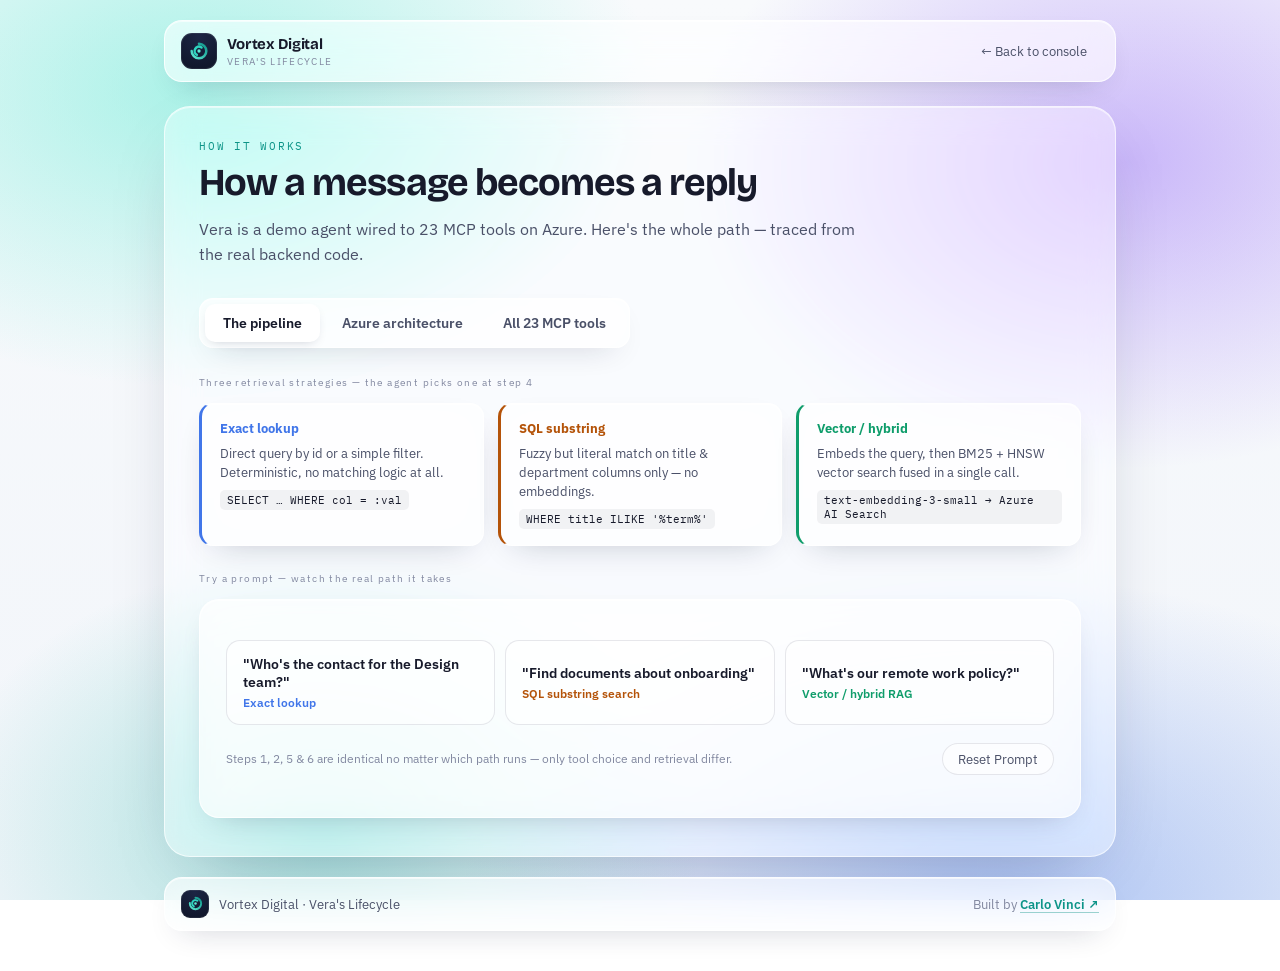
==== commit af86f2fa: "Remove Console link from how-it-works footer; formatting cleanup Co-Authored-By: Claude Sonnet 5 <no" ====
--- a/web/vera-how-it-works.html
+++ b/web/vera-how-it-works.html
@@ -6,8 +6,18 @@
     <meta name="robots" content="noindex, nofollow" />
     <title>Vera's Lifecycle — Vortex Digital</title>
     <link rel="icon" type="image/svg+xml" href="assets/vortex-mark.svg" />
-    <link rel="icon" type="image/png" sizes="32x32" href="assets/favicon-32.png" />
-    <link rel="icon" type="image/png" sizes="16x16" href="assets/favicon-16.png" />
+    <link
+      rel="icon"
+      type="image/png"
+      sizes="32x32"
+      href="assets/favicon-32.png"
+    />
+    <link
+      rel="icon"
+      type="image/png"
+      sizes="16x16"
+      href="assets/favicon-16.png"
+    />
     <link rel="apple-touch-icon" href="assets/apple-touch-icon.png" />
     <link rel="preconnect" href="https://fonts.googleapis.com" />
     <link rel="preconnect" href="https://fonts.gstatic.com" crossorigin />
@@ -17,8 +27,24 @@
     />
     <link rel="stylesheet" href="styles.css" />
   </head>
-  <body style="display: flex; flex-direction: column; min-height: 100vh; overflow: auto">
-    <header class="header glass" style="position: sticky; top: 20px; margin: 20px auto 0; max-width: 952px; width: calc(100% - 48px)">
+  <body
+    style="
+      display: flex;
+      flex-direction: column;
+      min-height: 100vh;
+      overflow: auto;
+    "
+  >
+    <header
+      class="header glass"
+      style="
+        position: sticky;
+        top: 20px;
+        margin: 20px auto 0;
+        max-width: 952px;
+        width: calc(100% - 48px);
+      "
+    >
       <div class="header-left">
         <div class="brand-cluster">
           <div class="logo-tile" aria-hidden="true">
@@ -29,8 +55,28 @@
                   <stop offset="1" stop-color="#0d9488" />
                 </linearGradient>
               </defs>
-              <circle cx="24" cy="24" r="16" fill="none" stroke="url(#vg-hiw)" stroke-width="5.5" stroke-linecap="round" stroke-dasharray="75 26" transform="rotate(-90 24 24)" />
-              <circle cx="24" cy="24" r="9.5" fill="none" stroke="#2dd4bf" stroke-width="5.5" stroke-linecap="round" stroke-dasharray="30 34" transform="rotate(120 24 24)" />
+              <circle
+                cx="24"
+                cy="24"
+                r="16"
+                fill="none"
+                stroke="url(#vg-hiw)"
+                stroke-width="5.5"
+                stroke-linecap="round"
+                stroke-dasharray="75 26"
+                transform="rotate(-90 24 24)"
+              />
+              <circle
+                cx="24"
+                cy="24"
+                r="9.5"
+                fill="none"
+                stroke="#2dd4bf"
+                stroke-width="5.5"
+                stroke-linecap="round"
+                stroke-dasharray="30 34"
+                transform="rotate(120 24 24)"
+              />
               <circle cx="24" cy="24" r="3.6" fill="#5eead4" />
             </svg>
           </div>
@@ -48,26 +94,46 @@
         <div class="hero-tag">How it works</div>
         <h1 class="hero-h">How a message becomes a reply</h1>
         <p class="hero-p">
-          Vera is a demo agent wired to 23 MCP tools on Azure. Here's the
-          whole path — traced from the real backend code.
+          Vera is a demo agent wired to 23 MCP tools on Azure. Here's the whole
+          path — traced from the real backend code.
         </p>
 
         <div class="tabs glass" role="tablist">
-          <button class="tab active" data-tab="pipeline" role="tab" aria-selected="true">The pipeline</button>
-          <button class="tab" data-tab="infra" role="tab" aria-selected="false">Azure architecture</button>
-          <button class="tab" data-tab="tools" role="tab" aria-selected="false">All 23 MCP tools</button>
+          <button
+            class="tab active"
+            data-tab="pipeline"
+            role="tab"
+            aria-selected="true"
+          >
+            The pipeline
+          </button>
+          <button class="tab" data-tab="infra" role="tab" aria-selected="false">
+            Azure architecture
+          </button>
+          <button class="tab" data-tab="tools" role="tab" aria-selected="false">
+            All 23 MCP tools
+          </button>
         </div>
 
         <section class="hiw-panel active" id="panel-pipeline">
-          <div class="sec-label">Three retrieval strategies — the agent picks one at step 4</div>
+          <div class="sec-label">
+            Three retrieval strategies — the agent picks one at step 4
+          </div>
           <div class="branches" id="branches"></div>
 
-          <div class="sec-label" style="margin-top: 26px">Try a prompt — watch the real path it takes</div>
+          <div class="sec-label" style="margin-top: 26px">
+            Try a prompt — watch the real path it takes
+          </div>
           <div class="try-prompt-card glass">
             <div class="try-prompt-grid" id="prompt-buttons"></div>
             <div class="try-prompt-foot">
-              <span class="try-prompt-hint">Steps 1, 2, 5 &amp; 6 are identical no matter which path runs — only tool choice and retrieval differ.</span>
-              <button class="reset-btn" id="reset-prompt" type="button">Reset Prompt</button>
+              <span class="try-prompt-hint"
+                >Steps 1, 2, 5 &amp; 6 are identical no matter which path runs —
+                only tool choice and retrieval differ.</span
+              >
+              <button class="reset-btn" id="reset-prompt" type="button">
+                Reset Prompt
+              </button>
             </div>
             <div class="step-cards" id="step-cards"></div>
           </div>
@@ -96,16 +162,40 @@
                   <stop offset="1" stop-color="#0d9488" />
                 </linearGradient>
               </defs>
-              <circle cx="24" cy="24" r="16" fill="none" stroke="url(#vg-hiw-foot)" stroke-width="5.5" stroke-linecap="round" stroke-dasharray="75 26" transform="rotate(-90 24 24)" />
-              <circle cx="24" cy="24" r="9.5" fill="none" stroke="#2dd4bf" stroke-width="5.5" stroke-linecap="round" stroke-dasharray="30 34" transform="rotate(120 24 24)" />
+              <circle
+                cx="24"
+                cy="24"
+                r="16"
+                fill="none"
+                stroke="url(#vg-hiw-foot)"
+                stroke-width="5.5"
+                stroke-linecap="round"
+                stroke-dasharray="75 26"
+                transform="rotate(-90 24 24)"
+              />
+              <circle
+                cx="24"
+                cy="24"
+                r="9.5"
+                fill="none"
+                stroke="#2dd4bf"
+                stroke-width="5.5"
+                stroke-linecap="round"
+                stroke-dasharray="30 34"
+                transform="rotate(120 24 24)"
+              />
               <circle cx="24" cy="24" r="3.6" fill="#5eead4" />
             </svg>
           </div>
           <span>Vortex Digital · Vera's Lifecycle</span>
         </div>
         <nav class="footer-links">
-          <a href="index.html">Console</a>
-          <span class="footer-by">Built by <a href="https://carlovinci.com.au" target="_blank" rel="noopener">Carlo Vinci ↗</a></span>
+          <span class="footer-by"
+            >Built by
+            <a href="https://carlovinci.com.au" target="_blank" rel="noopener"
+              >Carlo Vinci ↗</a
+            ></span
+          >
         </nav>
       </div>
     </footer>
--- a/web/styles.css
+++ b/web/styles.css
@@ -58,10 +58,26 @@
   /* Aurora-mesh background: soft radial color washes over a light base,
      fixed so it doesn't scroll with content underneath the glass panels. */
   background:
-    radial-gradient(60% 55% at 15% 10%, rgba(94, 234, 212, 0.5) 0%, rgba(94, 234, 212, 0) 60%),
-    radial-gradient(55% 55% at 88% 18%, rgba(139, 92, 246, 0.42) 0%, rgba(139, 92, 246, 0) 62%),
-    radial-gradient(70% 60% at 78% 100%, rgba(65, 118, 233, 0.4) 0%, rgba(65, 118, 233, 0) 60%),
-    radial-gradient(50% 50% at 25% 92%, rgba(20, 184, 166, 0.34) 0%, rgba(20, 184, 166, 0) 60%),
+    radial-gradient(
+      60% 55% at 15% 10%,
+      rgba(94, 234, 212, 0.5) 0%,
+      rgba(94, 234, 212, 0) 60%
+    ),
+    radial-gradient(
+      55% 55% at 88% 18%,
+      rgba(139, 92, 246, 0.42) 0%,
+      rgba(139, 92, 246, 0) 62%
+    ),
+    radial-gradient(
+      70% 60% at 78% 100%,
+      rgba(65, 118, 233, 0.4) 0%,
+      rgba(65, 118, 233, 0) 60%
+    ),
+    radial-gradient(
+      50% 50% at 25% 92%,
+      rgba(20, 184, 166, 0.34) 0%,
+      rgba(20, 184, 166, 0) 60%
+    ),
     linear-gradient(180deg, #f8fafc 0%, #f2f5fa 100%);
   background-attachment: fixed;
 }
@@ -72,7 +88,9 @@
 .glass {
   background: rgba(255, 255, 255, 0.62);
   border: 1px solid rgba(255, 255, 255, 0.78);
-  box-shadow: 0 12px 32px -18px rgba(20, 25, 60, 0.3), inset 0 1px 0 rgba(255, 255, 255, 0.6);
+  box-shadow:
+    0 12px 32px -18px rgba(20, 25, 60, 0.3),
+    inset 0 1px 0 rgba(255, 255, 255, 0.6);
   backdrop-filter: blur(20px) saturate(160%);
   -webkit-backdrop-filter: blur(20px) saturate(160%);
 }
@@ -474,7 +492,9 @@
   font-size: 14px;
   white-space: nowrap;
   cursor: pointer;
-  transition: border-color 0.15s ease, color 0.15s ease;
+  transition:
+    border-color 0.15s ease,
+    color 0.15s ease;
 }
 
 .new-chat-button:hover {
@@ -493,12 +513,47 @@
 .try-asking {
   margin-top: 26px;
   width: 100%;
+}
+
+.try-asking-row {
+  display: flex;
+  align-items: center;
+  justify-content: center;
+  gap: 14px;
 }
 
 .try-asking-label {
   font-size: 10.5px;
   color: var(--text-faint);
   letter-spacing: 0.14em;
+}
+
+.more-questions {
+  display: inline-flex;
+  align-items: center;
+  gap: 5px;
+  border: none;
+  background: none;
+  padding: 0;
+  font-family: 'IBM Plex Sans', sans-serif;
+  font-size: 11px;
+  font-weight: 600;
+  color: var(--accent-deep);
+  cursor: pointer;
+  transition: color 0.15s ease;
+}
+
+.more-questions svg {
+  flex: none;
+}
+
+.more-questions:hover {
+  color: var(--text-primary);
+}
+
+.more-questions:focus-visible {
+  outline: 2px solid var(--accent);
+  outline-offset: 2px;
 }
 
 .chip-row {
@@ -519,7 +574,10 @@
   font-family: 'IBM Plex Sans', sans-serif;
   font-size: 13.5px;
   cursor: pointer;
-  transition: border-color 0.15s ease, color 0.15s ease, transform 0.12s ease;
+  transition:
+    border-color 0.15s ease,
+    color 0.15s ease,
+    transform 0.12s ease;
 }
 
 .chip:hover {
@@ -595,7 +653,9 @@
   overflow-y: auto;
   background: rgba(255, 255, 255, 0.72);
   border-right: 1px solid rgba(255, 255, 255, 0.8);
-  box-shadow: 24px 0 60px -20px rgba(20, 25, 60, 0.4), inset 0 1px 0 rgba(255, 255, 255, 0.7);
+  box-shadow:
+    24px 0 60px -20px rgba(20, 25, 60, 0.4),
+    inset 0 1px 0 rgba(255, 255, 255, 0.7);
   backdrop-filter: blur(26px) saturate(170%);
   -webkit-backdrop-filter: blur(26px) saturate(170%);
   transform: translateX(-100%);
@@ -890,7 +950,9 @@
   text-align: center;
   background: rgba(255, 255, 255, 0.72);
   border: 1px solid rgba(255, 255, 255, 0.85);
-  box-shadow: 0 40px 90px -30px rgba(20, 25, 60, 0.5), inset 0 1px 0 rgba(255, 255, 255, 0.7);
+  box-shadow:
+    0 40px 90px -30px rgba(20, 25, 60, 0.5),
+    inset 0 1px 0 rgba(255, 255, 255, 0.7);
   backdrop-filter: blur(30px) saturate(180%);
   -webkit-backdrop-filter: blur(30px) saturate(180%);
 }
@@ -1003,7 +1065,7 @@
   padding: 12px 16px;
   border-radius: 18px;
   max-width: 780px;
-  margin: 0 auto;
+  margin: 20px auto;
 }
 
 .footer-brand {
@@ -1087,7 +1149,9 @@
   background: rgba(255, 255, 255, 0.72);
   border: 1px solid rgba(255, 255, 255, 0.85);
   border-radius: 26px;
-  box-shadow: 0 40px 90px -30px rgba(20, 25, 60, 0.5), inset 0 1px 0 rgba(255, 255, 255, 0.7);
+  box-shadow:
+    0 40px 90px -30px rgba(20, 25, 60, 0.5),
+    inset 0 1px 0 rgba(255, 255, 255, 0.7);
   backdrop-filter: blur(30px) saturate(180%);
   -webkit-backdrop-filter: blur(30px) saturate(180%);
   overflow: hidden;
@@ -1168,7 +1232,9 @@
 }
 
 .tool-name {
-  font-family: ui-monospace, 'IBM Plex Mono', 'SF Mono', 'Cascadia Code', Consolas, monospace;
+  font-family:
+    ui-monospace, 'IBM Plex Mono', 'SF Mono', 'Cascadia Code', Consolas,
+    monospace;
   font-size: 12.5px;
   color: var(--info-blue);
 }
@@ -1212,6 +1278,7 @@
   background: var(--accent);
   color: #ffffff;
   white-space: pre-wrap;
+  box-shadow: 0 12px 28px -16px rgba(13, 148, 136, 0.55), inset 0 1px 0 rgba(255, 255, 255, 0.25);
 }
 
 .message-agent {
@@ -1219,6 +1286,7 @@
   background: rgba(255, 255, 255, 0.68);
   border: 1px solid rgba(255, 255, 255, 0.8);
   color: var(--text-primary);
+  box-shadow: 0 12px 32px -18px rgba(20, 25, 60, 0.3), inset 0 1px 0 rgba(255, 255, 255, 0.6);
   backdrop-filter: blur(14px) saturate(150%);
   -webkit-backdrop-filter: blur(14px) saturate(150%);
 }
@@ -1266,7 +1334,9 @@
   background: var(--info-blue-tint-bg);
   border: 1px solid var(--info-blue-tint-border);
   color: var(--info-blue);
-  font-family: ui-monospace, 'IBM Plex Mono', 'SF Mono', 'Cascadia Code', Consolas, monospace;
+  font-family:
+    ui-monospace, 'IBM Plex Mono', 'SF Mono', 'Cascadia Code', Consolas,
+    monospace;
   font-size: 11px;
 }
 
@@ -1493,7 +1563,9 @@
   padding: 32px 34px 38px;
   background: rgba(255, 255, 255, 0.42);
   border: 1px solid rgba(255, 255, 255, 0.65);
-  box-shadow: 0 24px 70px -34px rgba(20, 25, 60, 0.34), inset 0 1px 0 rgba(255, 255, 255, 0.55);
+  box-shadow:
+    0 24px 70px -34px rgba(20, 25, 60, 0.34),
+    inset 0 1px 0 rgba(255, 255, 255, 0.55);
   backdrop-filter: blur(16px) saturate(150%);
   -webkit-backdrop-filter: blur(16px) saturate(150%);
 }
@@ -1731,7 +1803,9 @@
 .step-card.active {
   border-color: var(--accent);
   background: rgba(255, 255, 255, 0.72);
-  box-shadow: 0 0 0 4px rgba(20, 184, 166, 0.14), 0 10px 24px -14px rgba(20, 184, 166, 0.4);
+  box-shadow:
+    0 0 0 4px rgba(20, 184, 166, 0.14),
+    0 10px 24px -14px rgba(20, 184, 166, 0.4);
   animation: step-glow 1.6s ease-in-out infinite;
 }
 
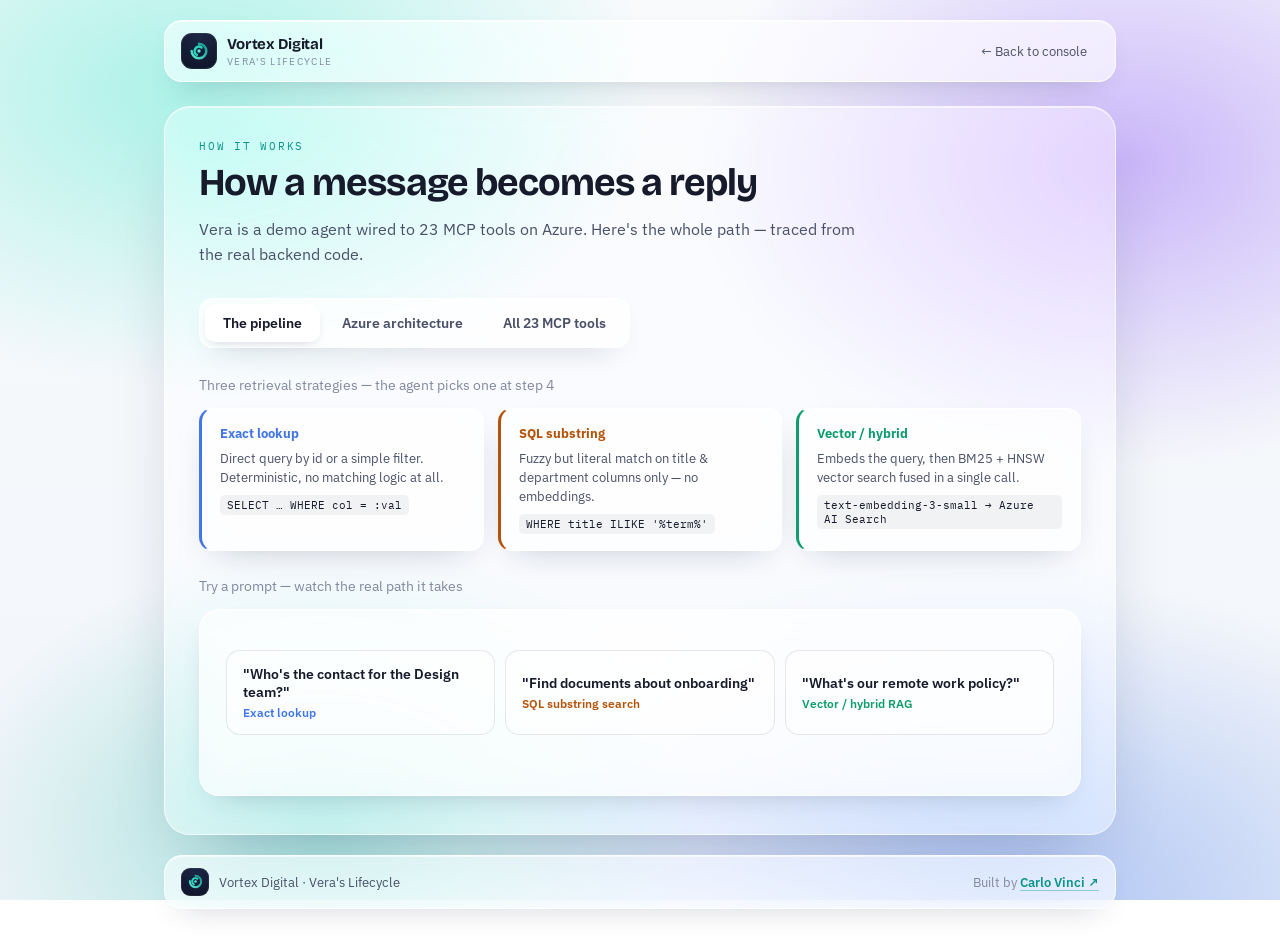
==== commit 8cbfbded: "How-it-works page: fix workflow lint issues, add API details toggle & retrieval pill Workflows: - Fi" ====
--- a/web/vera-how-it-works.html
+++ b/web/vera-how-it-works.html
@@ -32,7 +32,8 @@
       display: flex;
       flex-direction: column;
       min-height: 100vh;
-      overflow: auto;
+      overflow-x: hidden;
+      overflow-y: auto;
     "
   >
     <header
@@ -86,7 +87,7 @@
           </div>
         </div>
       </div>
-      <a class="back-link" href="index.html">← Back to console</a>
+      <a class="back-link" href="./">← Back to console</a>
     </header>
 
     <div class="hiw-wrap">
@@ -124,14 +125,17 @@
           <div class="sec-label" style="margin-top: 26px">
             Try a prompt — watch the real path it takes
           </div>
-          <div class="try-prompt-card glass">
+          <div class="try-prompt-card glass tech-hidden" id="try-prompt-card">
             <div class="try-prompt-grid" id="prompt-buttons"></div>
             <div class="try-prompt-foot">
-              <span class="try-prompt-hint"
-                >Steps 1, 2, 5 &amp; 6 are identical no matter which path runs —
-                only tool choice and retrieval differ.</span
-              >
-              <button class="reset-btn" id="reset-prompt" type="button">
+              <label class="tech-toggle" id="tech-toggle-wrap" hidden>
+                <input type="checkbox" id="tech-toggle" />
+                <span class="tech-toggle-track"
+                  ><span class="tech-toggle-thumb"></span
+                ></span>
+                <span class="tech-toggle-label">API &amp; query details</span>
+              </label>
+              <button class="reset-btn" id="reset-prompt" type="button" hidden>
                 Reset Prompt
               </button>
             </div>
--- a/web/styles.css
+++ b/web/styles.css
@@ -352,10 +352,10 @@
    smaller/quieter visual than the old full-screen "Starting up" overlay. */
 .cold-start-spinner {
   display: flex;
-  align-items: center;
-  justify-content: center;
-  gap: 6px;
-  margin-top: 14px;
+  flex-direction: column;
+  align-items: center;
+  gap: 12px;
+  margin-top: 26px;
   font-size: 12.5px;
   color: var(--text-faint);
 }
@@ -364,19 +364,38 @@
   display: none;
 }
 
-.spinner-ring {
-  width: 14px;
-  height: 14px;
-  border-radius: 999px;
-  border: 2px solid rgba(20, 25, 60, 0.15);
-  border-top-color: var(--accent);
-  animation: spin 0.8s linear infinite;
+/* Rotating ring with a faded trail: a conic-gradient sweeping from fully
+   transparent to the accent color, masked down to a ring (center cut out),
+   then spun continuously - the "comet tail" look, not a flat two-tone
+   spinner. */
+.loading-ring {
+  width: 28px;
+  height: 28px;
+  border-radius: 50%;
+  background: conic-gradient(from 0deg, transparent, var(--accent));
+  -webkit-mask: radial-gradient(
+    farthest-side,
+    transparent calc(100% - 3px),
+    #000 calc(100% - 3px)
+  );
+  mask: radial-gradient(
+    farthest-side,
+    transparent calc(100% - 3px),
+    #000 calc(100% - 3px)
+  );
+  animation: spin 0.9s linear infinite;
   flex: none;
 }
 
 @keyframes spin {
   to {
     transform: rotate(360deg);
+  }
+}
+
+@media (prefers-reduced-motion: reduce) {
+  .loading-ring {
+    animation: none;
   }
 }
 
@@ -748,9 +767,8 @@
 
 .sources-label,
 .sec-label {
-  font-size: 10px;
+  font-size: 14px;
   color: var(--text-faint);
-  letter-spacing: 0.14em;
 }
 
 .sources-list {
@@ -1146,14 +1164,10 @@
   max-height: 80vh;
   display: flex;
   flex-direction: column;
-  background: rgba(255, 255, 255, 0.72);
-  border: 1px solid rgba(255, 255, 255, 0.85);
+  background: #ffffff;
+  border: 1px solid rgba(20, 25, 60, 0.08);
   border-radius: 26px;
-  box-shadow:
-    0 40px 90px -30px rgba(20, 25, 60, 0.5),
-    inset 0 1px 0 rgba(255, 255, 255, 0.7);
-  backdrop-filter: blur(30px) saturate(180%);
-  -webkit-backdrop-filter: blur(30px) saturate(180%);
+  box-shadow: 0 40px 90px -30px rgba(20, 25, 60, 0.5);
   overflow: hidden;
 }
 
@@ -1237,6 +1251,7 @@
     monospace;
   font-size: 12.5px;
   color: var(--info-blue);
+  overflow-wrap: break-word;
 }
 
 .tool-desc {
@@ -1244,6 +1259,7 @@
   font-size: 12.5px;
   line-height: 1.45;
   color: var(--text-body);
+  overflow-wrap: break-word;
 }
 
 /* ---------------------------------------------------------------------- */
@@ -1278,7 +1294,9 @@
   background: var(--accent);
   color: #ffffff;
   white-space: pre-wrap;
-  box-shadow: 0 12px 28px -16px rgba(13, 148, 136, 0.55), inset 0 1px 0 rgba(255, 255, 255, 0.25);
+  box-shadow:
+    0 12px 28px -16px rgba(13, 148, 136, 0.55),
+    inset 0 1px 0 rgba(255, 255, 255, 0.25);
 }
 
 .message-agent {
@@ -1286,7 +1304,9 @@
   background: rgba(255, 255, 255, 0.68);
   border: 1px solid rgba(255, 255, 255, 0.8);
   color: var(--text-primary);
-  box-shadow: 0 12px 32px -18px rgba(20, 25, 60, 0.3), inset 0 1px 0 rgba(255, 255, 255, 0.6);
+  box-shadow:
+    0 12px 32px -18px rgba(20, 25, 60, 0.3),
+    inset 0 1px 0 rgba(255, 255, 255, 0.6);
   backdrop-filter: blur(14px) saturate(150%);
   -webkit-backdrop-filter: blur(14px) saturate(150%);
 }
@@ -1522,8 +1542,7 @@
   .robot-head,
   .robot-eye,
   .robot-eyes,
-  .robot-antenna-tip,
-  .spinner-ring {
+  .robot-antenna-tip {
     animation: none !important;
   }
 }
@@ -1719,6 +1738,9 @@
 
 .prompt-btn:hover {
   border-color: rgba(20, 25, 60, 0.2);
+  background: rgba(255, 255, 255, 0.8);
+  transform: translateY(-2px);
+  box-shadow: 0 10px 24px -14px rgba(20, 25, 60, 0.3);
 }
 
 .prompt-btn:focus-visible {
@@ -1754,8 +1776,73 @@
 .try-prompt-foot {
   display: flex;
   align-items: center;
-  justify-content: space-between;
+  justify-content: flex-end;
+  flex-wrap: wrap;
+  gap: 10px;
   margin-top: 18px;
+}
+
+.tech-toggle[hidden] {
+  display: none;
+}
+
+.tech-toggle {
+  display: inline-flex;
+  align-items: center;
+  gap: 9px;
+  margin-right: auto;
+  cursor: pointer;
+  font-family: 'IBM Plex Sans', sans-serif;
+  font-size: 12.5px;
+  font-weight: 600;
+  color: var(--text-secondary);
+  user-select: none;
+}
+
+.tech-toggle input {
+  position: absolute;
+  width: 1px;
+  height: 1px;
+  opacity: 0;
+}
+
+.tech-toggle-track {
+  position: relative;
+  flex: none;
+  width: 34px;
+  height: 20px;
+  border-radius: 999px;
+  background: rgba(20, 25, 60, 0.16);
+  transition: background 0.15s ease;
+}
+
+.tech-toggle-thumb {
+  position: absolute;
+  top: 2px;
+  left: 2px;
+  width: 16px;
+  height: 16px;
+  border-radius: 50%;
+  background: #ffffff;
+  box-shadow: 0 1px 3px rgba(20, 25, 60, 0.3);
+  transition: transform 0.15s ease;
+}
+
+.tech-toggle input:checked + .tech-toggle-track {
+  background: var(--accent);
+}
+
+.tech-toggle input:checked + .tech-toggle-track .tech-toggle-thumb {
+  transform: translateX(14px);
+}
+
+.tech-toggle input:focus-visible + .tech-toggle-track {
+  outline: 2px solid var(--accent);
+  outline-offset: 2px;
+}
+
+.tech-toggle:hover .tech-toggle-label {
+  color: var(--text-primary);
 }
 
 .try-prompt-hint {
@@ -1834,7 +1921,8 @@
 .step-top {
   display: flex;
   align-items: center;
-  gap: 10px;
+  flex-wrap: wrap;
+  gap: 8px 10px;
 }
 
 .step-badge {
@@ -1853,9 +1941,12 @@
   transition: all 0.2s ease;
 }
 
-.step-card.active .step-badge,
+.step-card.active .step-badge {
+  background: linear-gradient(180deg, #17c3b0, #0d9488);
+}
+
 .step-card.done .step-badge {
-  background: linear-gradient(180deg, #17c3b0, #0d9488);
+  background: linear-gradient(180deg, var(--success), var(--success-text));
 }
 
 .step-title {
@@ -1869,6 +1960,19 @@
   line-height: 1.55;
   color: var(--text-body);
   margin-top: 8px;
+}
+
+.step-bullets {
+  margin: 16px 0 0;
+  padding-left: 18px;
+}
+
+.step-bullets li {
+  margin-top: 4px;
+}
+
+.step-bullets li:first-child {
+  margin-top: 0;
 }
 
 .step-tech {
@@ -1882,6 +1986,14 @@
   padding: 10px 12px;
 }
 
+.try-prompt-card.tech-hidden .step-card-grid {
+  grid-template-columns: 1fr;
+}
+
+.try-prompt-card.tech-hidden .step-tech {
+  display: none;
+}
+
 .llm-chip {
   display: inline-flex;
   align-items: center;
@@ -1896,6 +2008,41 @@
   border-radius: 999px;
 }
 
+.retrieval-chip {
+  display: inline-flex;
+  align-items: center;
+  font-size: 10px;
+  font-weight: 600;
+  font-family: 'IBM Plex Mono', monospace;
+  letter-spacing: 0.02em;
+  background: rgba(255, 255, 255, 0.7);
+  border: 1.5px solid currentColor;
+  padding: 2px 8px;
+  border-radius: 999px;
+}
+
+.step-tools-link {
+  font-family: 'IBM Plex Sans', sans-serif;
+  font-size: 11.5px;
+  font-weight: 600;
+  color: var(--accent-deep);
+  background: none;
+  border: none;
+  padding: 0;
+  cursor: pointer;
+  text-decoration: underline;
+  text-underline-offset: 2px;
+}
+
+.step-tools-link:hover {
+  color: var(--accent);
+}
+
+.step-tools-link:focus-visible {
+  outline: 2px solid var(--accent);
+  outline-offset: 2px;
+}
+
 @media (prefers-reduced-motion: reduce) {
   .step-card.active {
     animation: none;
@@ -1969,12 +2116,14 @@
   font-size: 12px;
   font-weight: 600;
   color: var(--text-primary);
+  overflow-wrap: break-word;
 }
 
 .tdesc {
   font-size: 11.5px;
   color: var(--text-muted);
   line-height: 1.4;
+  overflow-wrap: break-word;
 }
 
 /* ---------------------------------------------------------------------- */
@@ -1990,13 +2139,16 @@
     display: none;
   }
 
-  .status-pill {
-    padding: 7px 11px;
-    font-size: 11.5px;
+  /* "How it works" + the Live status pill both live here - drop them on
+     mobile, where header space is tight and neither is essential (How it
+     works is still reachable from the drawer). */
+  .header-right {
+    display: none;
   }
 
   .main-scroll {
     padding: 16px 16px 8px;
+    overflow-x: hidden;
   }
 
   #empty-state {
@@ -2090,6 +2242,20 @@
     font-size: 28px;
   }
 
+  .tabs {
+    display: flex;
+    width: 100%;
+  }
+
+  .tab {
+    flex: 1 1 0;
+    white-space: normal;
+    text-align: center;
+    padding: 8px 6px;
+    font-size: 11.5px;
+    line-height: 1.25;
+  }
+
   .branches,
   .infra,
   .try-prompt-grid {
@@ -2103,4 +2269,19 @@
   .step-card-grid {
     grid-template-columns: 1fr;
   }
-}
+
+  /* MCP Server Tools modal fills the screen on mobile instead of floating
+     as a padded, max-width-560px card - matches the drawer's full-screen
+     treatment above. */
+  .modal-backdrop {
+    padding: 0;
+  }
+
+  .modal {
+    width: 100%;
+    max-width: 100%;
+    height: 100%;
+    max-height: 100%;
+    border-radius: 0;
+  }
+}
